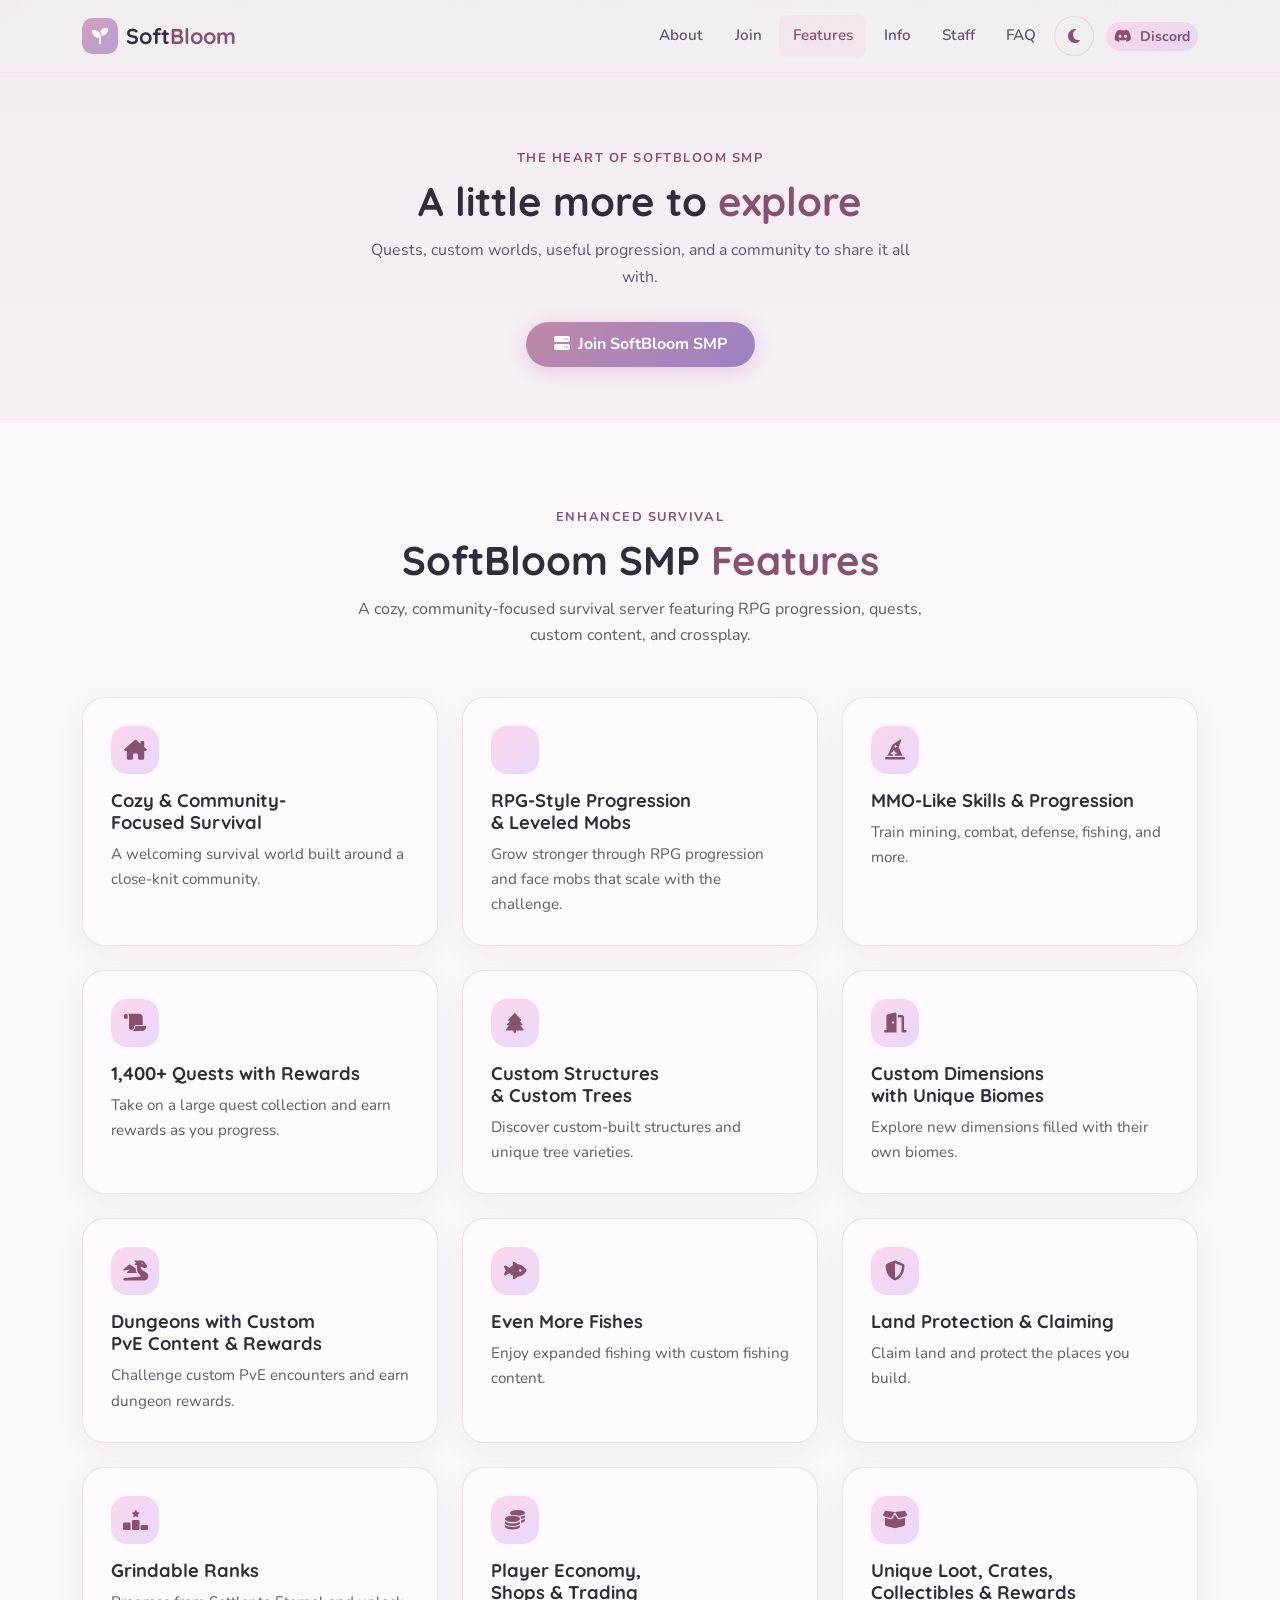
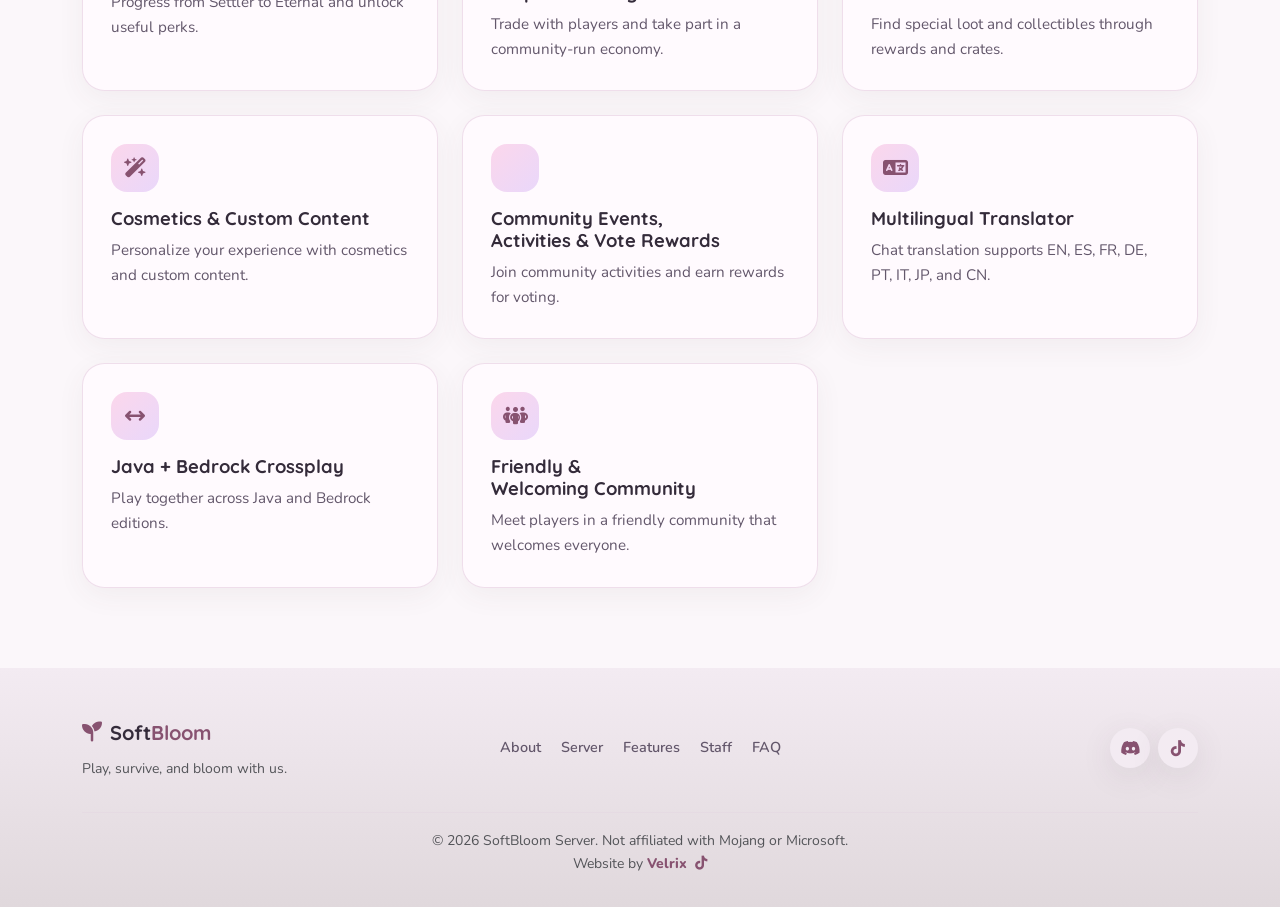
==== features.html @ 7b9d57ce "Camilla added" ====
<!DOCTYPE html>
<html lang="en" data-theme="light">
<head>
  <meta charset="UTF-8">
  <meta name="viewport" content="width=device-width, initial-scale=1.0">
  <meta name="description" content="Explore SoftBloom SMP features: custom dimensions, 1,400+ quests, skills, ranks, community events, Java and Bedrock crossplay, and more.">
  <meta name="theme-color" content="#fbf7fa">
  <title>SoftBloom SMP Features | SoftBloom</title>
  <link rel="icon" href="logo/banner.png" type="image/png">
  <link rel="preconnect" href="https://fonts.googleapis.com">
  <link rel="preconnect" href="https://fonts.gstatic.com" crossorigin>
  <link href="https://fonts.googleapis.com/css2?family=Nunito:wght@400;600;700;800&family=Quicksand:wght@500;600;700&display=swap" rel="stylesheet">
  <link href="https://cdn.jsdelivr.net/npm/bootstrap@5.3.3/dist/css/bootstrap.min.css" rel="stylesheet" integrity="sha384-QWTKZyjpPEjISv5WaRU9OFeRpok6YctnYmDr5pNlyT2bRjXh0JMhjY6hW+ALEwIH" crossorigin="anonymous">
  <link href="https://cdn.jsdelivr.net/npm/aos@2.3.4/dist/aos.css" rel="stylesheet">
  <link href="https://cdnjs.cloudflare.com/ajax/libs/font-awesome/6.5.2/css/all.min.css" rel="stylesheet">
  <link rel="stylesheet" href="css/style.css">
  <meta name="color-scheme" content="light dark">
  <script>(function(){var stored=localStorage.getItem("softbloom-theme");var prefersDark=window.matchMedia("(prefers-color-scheme: dark)").matches;document.documentElement.setAttribute("data-theme",stored==="dark"||stored==="light"?stored:prefersDark?"dark":"light");})();</script>
</head>
<body>
  <div class="scroll-progress" aria-hidden="true"></div><div class="petal-layer" aria-hidden="true"></div><div class="particle-field" aria-hidden="true"></div>
  <nav class="navbar navbar-expand-lg fixed-top glass-nav" id="mainNav">
    <div class="container">
      <a class="navbar-brand d-flex align-items-center gap-2" href="index.html#hero">
        <span class="brand-icon"><i class="fa-solid fa-seedling"></i></span>
        <span class="brand-text">Soft<span class="text-accent">Bloom</span></span>
      </a>
      <button class="navbar-toggler border-0 shadow-none" type="button" data-bs-toggle="collapse" data-bs-target="#navMenu" aria-controls="navMenu" aria-expanded="false" aria-label="Toggle navigation">
        <span class="navbar-toggler-icon"></span>
      </button>
      <div class="collapse navbar-collapse" id="navMenu">
        <ul class="navbar-nav ms-auto align-items-lg-center gap-lg-1">
          <li class="nav-item"><a class="nav-link" href="index.html#about">About</a></li>
          <li class="nav-item"><a class="nav-link" href="index.html#servers">Join</a></li>
          <li class="nav-item"><a class="nav-link active" href="features.html" aria-current="page">Features</a></li>
          <li class="nav-item"><a class="nav-link" href="index.html#info">Info</a></li>
          <li class="nav-item"><a class="nav-link" href="index.html#staff">Staff</a></li>
          <li class="nav-item"><a class="nav-link" href="index.html#faq">FAQ</a></li>
          <li class="nav-item">
            <button type="button" class="btn btn-theme-toggle" id="themeToggle" aria-label="Switch to dark mode" title="Toggle dark mode">
              <i class="fa-solid fa-moon theme-icon-dark" aria-hidden="true"></i>
              <i class="fa-solid fa-sun theme-icon-light" aria-hidden="true"></i>
            </button>
          </li>
          <li class="nav-item ms-lg-2"><a class="btn btn-soft btn-sm" href="https://dsc.gg/softbloom" target="_blank" rel="noopener noreferrer"><i class="fa-brands fa-discord me-1"></i> Discord</a></li>
        </ul>
      </div>
    </div>
  </nav>
  <header class="page-hero section-alt">
    <div class="container text-center" data-aos="fade-up">
      <span class="section-label">The heart of SoftBloom SMP</span>
      <h1 class="section-title">A little more to <span class="text-accent">explore</span></h1>
      <p class="section-subtitle mx-auto">Quests, custom worlds, useful progression, and a community to share it all with.</p>
      <a class="btn btn-primary-soft mt-3" href="index.html#servers"><i class="fa-solid fa-server me-2" aria-hidden="true"></i>Join SoftBloom SMP</a>
    </div>
  </header>
  <main>
    <!-- SoftBloom SMP Features -->
    <section id="features" class="section-padding">
      <div class="container">
        <div class="section-header text-center mb-5" data-aos="fade-up">
          <span class="section-label">Enhanced Survival</span>
          <h2 class="section-title">SoftBloom SMP <span class="text-accent">Features</span></h2>
          <p class="section-subtitle mx-auto">
            A cozy, community-focused survival server featuring RPG progression, quests, custom content, and crossplay.
          </p>
        </div>

        <div class="row g-4">
          <div class="col-md-6 col-lg-4" data-aos="fade-up" data-aos-delay="0">
            <div class="feature-card h-100">
              <div class="feature-icon"><i class="fa-solid fa-house-chimney"></i></div>
              <h3>Cozy & Community-Focused Survival</h3>
              <p class="mb-0">A welcoming survival world built around a close-knit community.</p>
            </div>
          </div>
          <div class="col-md-6 col-lg-4" data-aos="fade-up" data-aos-delay="50">
            <div class="feature-card h-100">
              <div class="feature-icon"><i class="fa-solid fa-swords"></i></div>
              <h3>RPG-Style Progression & Leveled Mobs</h3>
              <p class="mb-0">Grow stronger through RPG progression and face mobs that scale with the challenge.</p>
            </div>
          </div>
          <div class="col-md-6 col-lg-4" data-aos="fade-up" data-aos-delay="100">
            <div class="feature-card h-100">
              <div class="feature-icon"><i class="fa-solid fa-hat-wizard"></i></div>
              <h3>MMO-Like Skills & Progression</h3>
              <p class="mb-0">Train mining, combat, defense, fishing, and more.</p>
            </div>
          </div>
          <div class="col-md-6 col-lg-4" data-aos="fade-up" data-aos-delay="0">
            <div class="feature-card h-100">
              <div class="feature-icon"><i class="fa-solid fa-scroll"></i></div>
              <h3>1,400+ Quests with Rewards</h3>
              <p class="mb-0">Take on a large quest collection and earn rewards as you progress.</p>
            </div>
          </div>
          <div class="col-md-6 col-lg-4" data-aos="fade-up" data-aos-delay="50">
            <div class="feature-card h-100">
              <div class="feature-icon"><i class="fa-solid fa-tree"></i></div>
              <h3>Custom Structures & Custom Trees</h3>
              <p class="mb-0">Discover custom-built structures and unique tree varieties.</p>
            </div>
          </div>
          <div class="col-md-6 col-lg-4" data-aos="fade-up" data-aos-delay="100">
            <div class="feature-card h-100">
              <div class="feature-icon"><i class="fa-solid fa-door-open"></i></div>
              <h3>Custom Dimensions with Unique Biomes</h3>
              <p class="mb-0">Explore new dimensions filled with their own biomes.</p>
            </div>
          </div>
          <div class="col-md-6 col-lg-4" data-aos="fade-up" data-aos-delay="0">
            <div class="feature-card h-100">
              <div class="feature-icon"><i class="fa-solid fa-dragon"></i></div>
              <h3>Dungeons with Custom PvE Content & Rewards</h3>
              <p class="mb-0">Challenge custom PvE encounters and earn dungeon rewards.</p>
            </div>
          </div>
          <div class="col-md-6 col-lg-4" data-aos="fade-up" data-aos-delay="50">
            <div class="feature-card h-100">
              <div class="feature-icon"><i class="fa-solid fa-fish-fins"></i></div>
              <h3>Even More Fishes</h3>
              <p class="mb-0">Enjoy expanded fishing with custom fishing content.</p>
            </div>
          </div>
          <div class="col-md-6 col-lg-4" data-aos="fade-up" data-aos-delay="100">
            <div class="feature-card h-100">
              <div class="feature-icon"><i class="fa-solid fa-shield-halved"></i></div>
              <h3>Land Protection & Claiming</h3>
              <p class="mb-0">Claim land and protect the places you build.</p>
            </div>
          </div>
          <div class="col-md-6 col-lg-4" data-aos="fade-up" data-aos-delay="0">
            <div class="feature-card h-100">
              <div class="feature-icon"><i class="fa-solid fa-ranking-star"></i></div>
              <h3>Grindable Ranks</h3>
              <p class="mb-0">Progress from Settler to Eternal and unlock useful perks.</p>
            </div>
          </div>
          <div class="col-md-6 col-lg-4" data-aos="fade-up" data-aos-delay="50">
            <div class="feature-card h-100">
              <div class="feature-icon"><i class="fa-solid fa-coins"></i></div>
              <h3>Player Economy, Shops & Trading</h3>
              <p class="mb-0">Trade with players and take part in a community-run economy.</p>
            </div>
          </div>
          <div class="col-md-6 col-lg-4" data-aos="fade-up" data-aos-delay="100">
            <div class="feature-card h-100">
              <div class="feature-icon"><i class="fa-solid fa-box-open"></i></div>
              <h3>Unique Loot, Crates, Collectibles & Rewards</h3>
              <p class="mb-0">Find special loot and collectibles through rewards and crates.</p>
            </div>
          </div>
          <div class="col-md-6 col-lg-4" data-aos="fade-up" data-aos-delay="0">
            <div class="feature-card h-100">
              <div class="feature-icon"><i class="fa-solid fa-wand-magic-sparkles"></i></div>
              <h3>Cosmetics & Custom Content</h3>
              <p class="mb-0">Personalize your experience with cosmetics and custom content.</p>
            </div>
          </div>
          <div class="col-md-6 col-lg-4" data-aos="fade-up" data-aos-delay="50">
            <div class="feature-card h-100">
              <div class="feature-icon"><i class="fa-solid fa-calendar-star"></i></div>
              <h3>Community Events, Activities & Vote Rewards</h3>
              <p class="mb-0">Join community activities and earn rewards for voting.</p>
            </div>
          </div>
          <div class="col-md-6 col-lg-4" data-aos="fade-up" data-aos-delay="100">
            <div class="feature-card h-100">
              <div class="feature-icon"><i class="fa-solid fa-language"></i></div>
              <h3>Multilingual Translator</h3>
              <p class="mb-0">Chat translation supports EN, ES, FR, DE, PT, IT, JP, and CN.</p>
            </div>
          </div>
          <div class="col-md-6 col-lg-4" data-aos="fade-up" data-aos-delay="0">
            <div class="feature-card h-100">
              <div class="feature-icon"><i class="fa-solid fa-arrows-left-right"></i></div>
              <h3>Java + Bedrock Crossplay</h3>
              <p class="mb-0">Play together across Java and Bedrock editions.</p>
            </div>
          </div>
          <div class="col-md-6 col-lg-4" data-aos="fade-up" data-aos-delay="50">
            <div class="feature-card h-100">
              <div class="feature-icon"><i class="fa-solid fa-people-group"></i></div>
              <h3>Friendly & Welcoming Community</h3>
              <p class="mb-0">Meet players in a friendly community that welcomes everyone.</p>
            </div>
          </div>
        </div>
      </div>
    </section>


  </main>
  <footer class="site-footer">
    <div class="container">
      <div class="row g-4 align-items-center">
        <div class="col-lg-4 text-center text-lg-start">
          <a href="index.html#hero" class="footer-brand d-inline-flex align-items-center gap-2 mb-2"><i class="fa-solid fa-seedling"></i><span>Soft<span class="text-accent">Bloom</span></span></a>
          <p class="small text-muted mb-0">Play, survive, and bloom with us.</p>
        </div>
        <div class="col-lg-4 text-center"><nav class="footer-nav" aria-label="Footer navigation"><a href="index.html#about">About</a><a href="index.html#servers">Server</a><a href="features.html" aria-current="page">Features</a><a href="index.html#staff">Staff</a><a href="index.html#faq">FAQ</a></nav></div>
        <div class="col-lg-4 text-center text-lg-end"><div class="footer-social"><a href="https://dsc.gg/softbloom" target="_blank" rel="noopener noreferrer" aria-label="Discord"><i class="fa-brands fa-discord"></i></a><a href="https://www.tiktok.com/@val_vinson" target="_blank" rel="noopener noreferrer" aria-label="TikTok"><i class="fa-brands fa-tiktok"></i></a></div></div>
      </div>
      <hr class="footer-divider">
      <p class="text-center small text-muted mb-0">&copy; <span id="year"></span> SoftBloom Server. Not affiliated with Mojang or Microsoft.<br>Website by <a class="footer-credit" href="https://www.tiktok.com/@v3irix" target="_blank" rel="noopener noreferrer" aria-label="Follow Velrix on TikTok">Velrix <i class="fa-brands fa-tiktok ms-1" aria-hidden="true"></i></a></p>
    </div>
  </footer>
  <button type="button" class="back-to-top" id="backToTop" aria-label="Back to top"><i class="fa-solid fa-chevron-up"></i></button>
  <div class="toast-container position-fixed bottom-0 end-0 p-3"><div id="copyToast" class="toast align-items-center border-0" role="alert" aria-live="assertive" aria-atomic="true"><div class="d-flex"><div class="toast-body"><i class="fa-solid fa-check text-success me-2"></i> Copied to clipboard!</div><button type="button" class="btn-close btn-close-white me-2 m-auto" data-bs-dismiss="toast" aria-label="Close"></button></div></div></div>
  <div class="page-loader" id="pageLoader" aria-hidden="true"><div class="loader-bloom"><i class="fa-solid fa-seedling"></i></div></div>
  <script src="https://cdn.jsdelivr.net/npm/bootstrap@5.3.3/dist/js/bootstrap.bundle.min.js" integrity="sha384-YvpcrYf0tY3lHB60NNkmXc5s9fDVZLESaAA55NDzOxhy9GkcIdslK1eN7N6jIeHz" crossorigin="anonymous"></script>
  <script src="https://cdn.jsdelivr.net/npm/aos@2.3.4/dist/aos.js"></script>
  <script src="js/main.js"></script>
</body>
</html>
---- css/style.css ----
/* ═══════════════════════════════════════════════════════════
   SoftBloom Server — Soft Pastel Theme
   ═══════════════════════════════════════════════════════════ */

:root,
[data-theme="light"] {
  color-scheme: light;

  --pink: #d4a0b8;
  --pink-deep: #c088a8;
  --purple: #b8a0d4;
  --purple-deep: #9a82c4;
  --red-soft: #d4a0a8;
  --red-light: #c9a8b0;
  --bg: #fbf7fa;
  --white: #fbf7fa;
  --cream: #f7f0f6;
  --surface: #f3ebf2;
  --card-bg: #fffafe;
  --card-bg-alt: #f6edf5;
  --card-border: rgba(188, 118, 158, 0.38);
  --neon-pink: #ff5cad;
  --neon-glow: 0 0 0 2px rgba(255, 92, 173, 0.9), 0 0 18px rgba(255, 92, 173, 0.55), 0 0 36px rgba(255, 92, 173, 0.22);
  --table-row-hover: rgba(255, 126, 185, 0.08);
  --text: #342b3a;
  --text-muted: #63576b;
  --accent: #875270;
  --accent-2: #745c9e;
  --glass: rgba(243, 238, 241, 0.82);
  --glass-border: rgba(220, 210, 218, 0.9);
  --border-subtle: rgba(176, 112, 158, 0.2);
  --border-card: rgba(176, 112, 158, 0.18);
  --nav-hover-bg: rgba(248, 180, 217, 0.15);
  --nav-scrolled-border: rgba(248, 180, 217, 0.25);
  --shadow-soft: 0 8px 32px rgba(80, 60, 75, 0.1);
  --shadow-hover: 0 16px 48px rgba(80, 60, 75, 0.16);
  --hero-bg-fill: #f7eff5;
  --hero-overlay: linear-gradient(
    180deg,
    rgba(61, 53, 69, 0.06) 0%,
    rgba(61, 53, 69, 0.02) 45%,
    rgba(235, 228, 232, 0.5) 75%,
    rgba(235, 228, 232, 0.94) 100%
  );
  --hero-text-shadow: 0 1px 12px rgba(255, 255, 255, 0.85);
  --section-alt-gradient: linear-gradient(180deg, var(--surface) 0%, var(--cream) 100%);
  --footer-gradient: linear-gradient(180deg, var(--surface), #e0d8dc);
  --accordion-bg: #ece6ea;
  --accordion-active: linear-gradient(135deg, rgba(248, 180, 217, 0.15), rgba(212, 181, 247, 0.15));
  --btn-soft-bg: linear-gradient(135deg, rgba(248, 180, 217, 0.4), rgba(212, 181, 247, 0.4));
  --btn-outline-border: rgba(199, 125, 186, 0.35);
  --btn-outline-hover: rgba(248, 180, 217, 0.2);
  --feature-icon-bg: linear-gradient(135deg, rgba(248, 180, 217, 0.5), rgba(212, 181, 247, 0.5));
  --tag-pill-bg: rgba(248, 180, 217, 0.25);
  --alert-warning-bg: rgba(255, 237, 213, 0.6);
  --alert-warning-border: rgba(251, 191, 36, 0.3);
  --particle-opacity: 0.18;
  --petal-opacity: 0.14;
  --navbar-toggler-filter: invert(0.35);
  --toast-close-filter: none;

  --radius: 1.25rem;
  --radius-lg: 1.75rem;
  --transition: 0.35s cubic-bezier(0.4, 0, 0.2, 1);
  --font: "Nunito", system-ui, sans-serif;
  --font-display: "Quicksand", "Nunito", sans-serif;
}

[data-theme="dark"] {
  color-scheme: dark;

  --pink: #e8b4d0;
  --pink-deep: #d898bc;
  --purple: #c8b0e8;
  --purple-deep: #a888dc;
  --red-soft: #e0a8b8;
  --red-light: #d4a0b0;
  --bg: #1a1522;
  --white: #1a1522;
  --cream: #221c2a;
  --surface: #2a2334;
  --card-bg: #322a3e;
  --card-bg-alt: #3a3048;
  --card-border: rgba(232, 168, 200, 0.22);
  --neon-pink: #ff8fcc;
  --neon-glow: 0 0 0 2px rgba(255, 143, 204, 0.95), 0 0 22px rgba(255, 120, 190, 0.55), 0 0 44px rgba(255, 100, 180, 0.28);
  --table-row-hover: rgba(255, 143, 204, 0.1);
  --text: #f2eaf0;
  --text-muted: #b0a0bc;
  --accent: #e8a8c8;
  --accent-2: #b8a0e0;
  --glass: rgba(26, 21, 34, 0.88);
  --glass-border: rgba(200, 160, 190, 0.12);
  --border-subtle: rgba(200, 160, 190, 0.18);
  --border-card: rgba(200, 160, 190, 0.14);
  --nav-hover-bg: rgba(232, 168, 200, 0.12);
  --nav-scrolled-border: rgba(200, 160, 190, 0.15);
  --shadow-soft: 0 8px 32px rgba(0, 0, 0, 0.35);
  --shadow-hover: 0 16px 48px rgba(0, 0, 0, 0.45);
  --hero-bg-fill: #1a1522;
  --hero-overlay: linear-gradient(
    180deg,
    rgba(26, 21, 34, 0.25) 0%,
    rgba(26, 21, 34, 0.15) 40%,
    rgba(34, 28, 42, 0.75) 72%,
    rgba(26, 21, 34, 0.95) 100%
  );
  --hero-text-shadow: 0 2px 16px rgba(0, 0, 0, 0.65);
  --section-alt-gradient: linear-gradient(180deg, var(--surface) 0%, var(--cream) 100%);
  --footer-gradient: linear-gradient(180deg, var(--surface), #1e1826);
  --accordion-bg: var(--card-bg);
  --accordion-active: linear-gradient(135deg, rgba(232, 168, 200, 0.12), rgba(184, 160, 224, 0.12));
  --btn-soft-bg: linear-gradient(135deg, rgba(232, 168, 200, 0.2), rgba(184, 160, 224, 0.2));
  --btn-outline-border: rgba(232, 168, 200, 0.35);
  --btn-outline-hover: rgba(232, 168, 200, 0.1);
  --feature-icon-bg: linear-gradient(135deg, rgba(232, 168, 200, 0.2), rgba(184, 160, 224, 0.2));
  --tag-pill-bg: rgba(232, 168, 200, 0.15);
  --alert-warning-bg: rgba(80, 60, 40, 0.5);
  --alert-warning-border: rgba(220, 180, 100, 0.35);
  --particle-opacity: 0.28;
  --petal-opacity: 0.22;
  --navbar-toggler-filter: invert(0.85);
  --toast-close-filter: invert(1);
}

*,
*::before,
*::after {
  box-sizing: border-box;
}

html {
  scroll-behavior: smooth;
  scroll-padding-top: 5.5rem;
}

body {
  font-family: var(--font);
  color: var(--text);
  background: var(--bg);
  overflow-x: hidden;
  line-height: 1.65;
  transition: background-color 0.4s ease, color 0.4s ease;
}

::selection {
  background: var(--pink);
  color: var(--text);
}

/* ─── Scroll progress ─── */
.scroll-progress {
  position: fixed;
  top: 0;
  left: 0;
  height: 3px;
  width: 0%;
  background: linear-gradient(90deg, var(--pink-deep), var(--purple-deep), var(--red-soft));
  z-index: 9999;
  transition: width 0.1s linear;
  border-radius: 0 2px 2px 0;
}

/* ─── Particles & petals ─── */
.particle-field,
.petal-layer {
  position: fixed;
  inset: 0;
  pointer-events: none;
  z-index: 0;
  overflow: hidden;
}

.particle-field .particle,
.petal-layer .petal {
  position: absolute;
  border-radius: 50%;
  opacity: var(--particle-opacity);
  animation: float-particle linear infinite;
}

.petal-layer .petal {
  width: 10px;
  height: 10px;
  background: linear-gradient(135deg, var(--pink), var(--purple));
  border-radius: 50% 0 50% 50%;
  opacity: var(--petal-opacity);
}

@keyframes float-particle {
  0% {
    transform: translateY(100vh) rotate(0deg);
    opacity: 0;
  }
  10% {
    opacity: 0.5;
  }
  90% {
    opacity: 0.4;
  }
  100% {
    transform: translateY(-10vh) rotate(360deg);
    opacity: 0;
  }
}

/* ─── Typography ─── */
h1, h2, h3, h4, h5, h6 {
  font-family: var(--font-display);
  font-weight: 700;
  color: var(--text);
}

.text-accent {
  color: var(--accent);
}

.gradient-text {
  background: linear-gradient(135deg, var(--pink-deep), var(--purple-deep), var(--accent));
  -webkit-background-clip: text;
  background-clip: text;
  -webkit-text-fill-color: transparent;
}

.section-label {
  display: inline-block;
  font-size: 0.8rem;
  font-weight: 700;
  text-transform: uppercase;
  letter-spacing: 0.12em;
  color: var(--accent);
  margin-bottom: 0.5rem;
}

.section-label-fantasy {
  color: var(--purple-deep);
}

.section-title {
  font-size: clamp(1.75rem, 4vw, 2.5rem);
  margin-bottom: 0.75rem;
}

.section-title-fantasy {
  text-shadow: 0 2px 20px rgba(183, 148, 246, 0.3);
}

.section-subtitle {
  max-width: 36rem;
  color: var(--text-muted);
}

.section-padding {
  padding: 5rem 0;
  position: relative;
  z-index: 1;
}

.section-alt {
  background: var(--section-alt-gradient);
}

/* ─── Navbar ─── */
.glass-nav {
  background: transparent;
  padding: 0.75rem 0;
  transition: var(--transition);
}

.glass-nav.scrolled {
  background: var(--glass);
  backdrop-filter: blur(16px);
  -webkit-backdrop-filter: blur(16px);
  border-bottom: 1px solid var(--nav-scrolled-border);
  box-shadow: var(--shadow-soft);
  padding: 0.5rem 0;
}

.navbar-brand {
  font-family: var(--font-display);
  font-weight: 700;
  font-size: 1.35rem;
  color: var(--text) !important;
}

.brand-icon {
  width: 2.25rem;
  height: 2.25rem;
  display: flex;
  align-items: center;
  justify-content: center;
  background: linear-gradient(135deg, var(--pink), var(--purple));
  border-radius: 0.65rem;
  color: white;
  font-size: 1rem;
}

.nav-link {
  color: var(--text-muted) !important;
  font-weight: 600;
  font-size: 0.95rem;
  padding: 0.5rem 0.85rem !important;
  border-radius: 0.5rem;
  transition: var(--transition);
}

.nav-link:hover,
.nav-link:focus,
.nav-link.active {
  color: var(--accent) !important;
  background: var(--nav-hover-bg);
}

.navbar-toggler-icon {
  filter: var(--navbar-toggler-filter);
}

/* Theme toggle */
.btn-theme-toggle {
  width: 2.5rem;
  height: 2.5rem;
  padding: 0;
  display: inline-flex;
  align-items: center;
  justify-content: center;
  border: 1px solid var(--border-subtle);
  border-radius: 50%;
  background: var(--glass);
  color: var(--accent);
  transition: var(--transition);
  margin: 0.25rem 0;
}

.btn-theme-toggle:hover {
  background: var(--nav-hover-bg);
  color: var(--accent);
  transform: scale(1.06);
  box-shadow: var(--shadow-soft);
}

[data-theme="light"] .btn-theme-toggle .theme-icon-light,
[data-theme="dark"] .btn-theme-toggle .theme-icon-dark {
  display: none;
}

[data-theme="light"] .btn-theme-toggle .theme-icon-dark,
[data-theme="dark"] .btn-theme-toggle .theme-icon-light {
  display: inline-block;
}

[data-theme="dark"] .text-muted {
  color: var(--text-muted) !important;
}

/* ─── Buttons ─── */
.btn-primary-soft {
  background: linear-gradient(135deg, var(--pink-deep), var(--purple-deep));
  border: none;
  color: white;
  font-weight: 700;
  border-radius: 2rem;
  padding: 0.65rem 1.75rem;
  box-shadow: 0 4px 20px rgba(199, 125, 186, 0.35);
  transition: var(--transition);
}

.btn-primary-soft:hover {
  transform: translateY(-2px);
  box-shadow: var(--shadow-hover);
  color: white;
  filter: brightness(1.05);
}

.btn-outline-soft {
  background: var(--glass);
  border: 2px solid var(--btn-outline-border);
  color: var(--accent);
  font-weight: 700;
  border-radius: 2rem;
  padding: 0.65rem 1.75rem;
  backdrop-filter: blur(8px);
  transition: var(--transition);
}

.btn-outline-soft:hover {
  background: var(--btn-outline-hover);
  border-color: var(--pink-deep);
  color: var(--accent);
  transform: translateY(-2px);
}

.btn-soft {
  background: var(--btn-soft-bg);
  border: none;
  color: var(--accent);
  font-weight: 700;
  border-radius: 2rem;
  transition: var(--transition);
}

.btn-soft:hover {
  transform: translateY(-1px);
  box-shadow: var(--shadow-soft);
  color: var(--accent);
}

.btn-copy {
  width: 2.25rem;
  height: 2.25rem;
  padding: 0;
  display: flex;
  align-items: center;
  justify-content: center;
  border-radius: 0.5rem;
  border: 1px solid var(--border-subtle);
  background: var(--surface);
  color: var(--accent);
  transition: var(--transition);
  flex-shrink: 0;
}

.btn-copy:hover {
  background: var(--pink);
  color: white;
  border-color: transparent;
}

.btn-copy.copied {
  background: #86efac;
  color: #166534;
}

/* ─── Hero ─── */
.hero-section {
  min-height: 100vh;
  min-height: 100dvh;
  display: flex;
  align-items: flex-end;
  position: relative;
  padding: 7rem 0 3.5rem;
  overflow: hidden;
}

.hero-bg {
  position: absolute;
  inset: 0;
  z-index: 0;
  background: var(--hero-bg-fill);
}

.hero-banner-bg {
  position: absolute;
  inset: 0;
  width: 100%;
  height: 70%;
  object-fit: contain;
  object-position: center top;
  display: block;
}

.hero-overlay {
  position: absolute;
  inset: 0;
  background: var(--hero-overlay);
  pointer-events: none;
}

.hero-blob {
  position: absolute;
  border-radius: 50%;
  filter: blur(60px);
  opacity: 0.22;
  animation: blob-float 12s ease-in-out infinite;
}

.blob-1 {
  width: 400px;
  height: 400px;
  background: var(--pink);
  top: 10%;
  left: -5%;
}

.blob-2 {
  width: 350px;
  height: 350px;
  background: var(--purple);
  bottom: 20%;
  right: -5%;
  animation-delay: -4s;
}

.blob-3 {
  width: 280px;
  height: 280px;
  background: var(--red-soft);
  top: 50%;
  left: 40%;
  animation-delay: -8s;
}

@keyframes blob-float {
  0%, 100% { transform: translate(0, 0) scale(1); }
  33% { transform: translate(30px, -20px) scale(1.05); }
  66% { transform: translate(-20px, 15px) scale(0.95); }
}

.floating-block {
  position: absolute;
  width: 3.5rem;
  height: 3.5rem;
  display: flex;
  align-items: center;
  justify-content: center;
  background: var(--glass);
  backdrop-filter: blur(12px);
  border: 1px solid var(--glass-border);
  border-radius: 1rem;
  color: var(--accent);
  font-size: 1.25rem;
  box-shadow: var(--shadow-soft);
  animation: block-float 6s ease-in-out infinite;
}

.block-1 { top: 25%; right: 12%; animation-delay: 0s; }
.block-2 { bottom: 30%; left: 8%; animation-delay: -2s; }
.block-3 { top: 60%; right: 25%; animation-delay: -4s; font-size: 1rem; }

@keyframes block-float {
  0%, 100% { transform: translateY(0); }
  50% { transform: translateY(-12px); }
}

.hero-content {
  position: relative;
  z-index: 2;
  width: 100%;
}

.hero-tagline,
.hero-desc {
  text-shadow: var(--hero-text-shadow);
}

.hero-badge {
  display: inline-flex;
  box-shadow: var(--shadow-soft);
  align-items: center;
  gap: 0.5rem;
  padding: 0.4rem 1rem;
  background: var(--glass);
  backdrop-filter: blur(10px);
  border: 1px solid var(--glass-border);
  border-radius: 2rem;
  font-size: 0.85rem;
  font-weight: 600;
  color: var(--text-muted);
}

.status-dot {
  width: 8px;
  height: 8px;
  border-radius: 50%;
  background: #94a3b8;
}

.status-dot.online {
  background: #4ade80;
  box-shadow: 0 0 8px rgba(74, 222, 128, 0.6);
  animation: pulse-dot 2s ease infinite;
}

@keyframes pulse-dot {
  0%, 100% { opacity: 1; }
  50% { opacity: 0.6; }
}

.hero-title {
  font-size: clamp(2.25rem, 6vw, 3.75rem);
  line-height: 1.15;
}

.hero-tagline {
  color: var(--accent);
  font-weight: 600;
}

.hero-desc {
  max-width: 32rem;
  color: var(--text-muted);
  font-size: 1.1rem;
}

/* ─── Cards ─── */
.glass-card {
  background: var(--glass);
  backdrop-filter: blur(16px);
  -webkit-backdrop-filter: blur(16px);
  border: 1px solid var(--card-border);
  border-radius: var(--radius-lg);
  box-shadow: var(--shadow-soft);
}

.feature-card,
.server-card,
.info-table-card,
.staff-card,
.community-card {
  background: var(--card-bg);
  border: 1px solid var(--card-border);
  box-shadow: var(--shadow-soft);
}

/* Neon pink bloom outline on hover */
.glass-card,
.feature-card,
.server-card,
.info-table-card,
.staff-card,
.community-card {
  transition:
    transform var(--transition),
    box-shadow var(--transition),
    border-color var(--transition),
    background var(--transition);
}

.staff-desc {
  font-size: 0.9rem;
  opacity: 0.8;
  margin-top: 10px;
  line-height: 1.5;
}

.staff-socials {
  display: flex;
  justify-content: center;
  gap: 12px;
  margin-top: 12px;
}

.staff-socials a {
  color: white;
  font-size: 1rem;
  transition: 0.3s ease;
}

.staff-socials a:hover {
  transform: translateY(-3px);
  color: #ffb6d9;
}

.glass-card:hover,
.feature-card:hover,
.server-card:hover,
.info-table-card:hover,
.staff-card:hover,
.community-card:hover {
  transform: translateY(-6px);
  border-color: var(--neon-pink) !important;
  box-shadow: var(--neon-glow), var(--shadow-hover) !important;
}



.about-icon-wrap {
  width: 4.5rem;
  height: 4.5rem;
  display: flex;
  align-items: center;
  justify-content: center;
  background: linear-gradient(135deg, var(--pink), var(--purple));
  border-radius: 1.25rem;
  color: white;
  font-size: 2rem;
}

.feature-list {
  list-style: none;
  padding: 0;
  margin: 0;
}

.feature-list li {
  display: flex;
  align-items: center;
  gap: 0.75rem;
  padding: 0.5rem 0;
  color: var(--text-muted);
}

.feature-list li i {
  color: var(--accent);
  width: 1.25rem;
}

/* ─── Server tabs ─── */
.server-tabs .nav-link {
  background: var(--surface);
  border: 1px solid rgba(176, 112, 158, 0.2) !important;
  border-radius: 2rem !important;
  color: var(--text-muted) !important;
  font-weight: 700;
  padding: 0.6rem 1.25rem !important;
  margin: 0;
  transition: var(--transition);
}

.server-tabs .nav-link.active,
.server-tabs .nav-link:hover {
  background: linear-gradient(135deg, var(--pink-deep), var(--purple-deep)) !important;
  color: white !important;
  border-color: transparent !important;
  box-shadow: var(--shadow-soft);
}

.server-card {
  border-radius: var(--radius-lg);
  padding: 2rem 2.5rem;
}

.server-card-featured {
  background: linear-gradient(145deg, var(--card-bg) 0%, var(--card-bg-alt) 100%);
  border-color: var(--border-subtle);
}



.server-badge {
  display: inline-block;
  font-size: 0.75rem;
  font-weight: 700;
  text-transform: uppercase;
  letter-spacing: 0.08em;
  padding: 0.25rem 0.75rem;
  background: linear-gradient(135deg, var(--pink), var(--purple));
  color: white;
  border-radius: 2rem;
  margin-bottom: 0.75rem;
}

.server-badge.badge-green {
  background: linear-gradient(135deg, #a7f3d0, #6ee7b7);
  color: #065f46;
}

.server-badge.badge-purple {
  background: linear-gradient(135deg, var(--purple), var(--purple-deep));
}

.server-features-grid {
  list-style: none;
  padding: 0;
  margin: 1rem 0 0;
  display: grid;
  grid-template-columns: repeat(auto-fill, minmax(200px, 1fr));
  gap: 0.5rem;
}

.server-features-grid li {
  font-size: 0.9rem;
  color: var(--text-muted);
}

.server-features-grid i {
  color: var(--accent);
  margin-right: 0.35rem;
}

.server-info-panel {
  background: var(--surface);
  border: 1px solid var(--border-subtle);
  border-radius: var(--radius);
  padding: 1.5rem;
}

.info-row {
  display: flex;
  justify-content: space-between;
  padding: 0.4rem 0;
  border-bottom: 1px solid var(--border-subtle);
  font-size: 0.9rem;
}

.info-row span {
  color: var(--text-muted);
}

/* ─── Server address display ─── */
.server-address {
  margin-top: 0.75rem;
}

.server-address-label {
  display: block;
  font-size: 0.7rem;
  font-weight: 700;
  text-transform: uppercase;
  letter-spacing: 0.1em;
  color: var(--accent);
  margin-bottom: 0.5rem;
}

.server-address-primary {
  display: flex;
  align-items: stretch;
  gap: 0.5rem;
  background: var(--bg);
  border: 1px solid var(--card-border);
  border-radius: var(--radius);
  padding: 0.35rem 0.35rem 0.35rem 0.85rem;
  box-shadow: inset 0 1px 0 rgba(255, 255, 255, 0.04);
}

.server-address-value {
  flex: 1;
  display: flex;
  align-items: center;
  flex-wrap: wrap;
  gap: 0;
  min-width: 0;
  font-family: ui-monospace, "Cascadia Code", "Consolas", monospace;
  font-size: clamp(0.78rem, 2.2vw, 0.92rem);
  line-height: 1.35;
  color: var(--text);
  word-break: break-all;
}

.address-host {
  font-weight: 600;
}

.address-colon {
  color: var(--accent);
  font-weight: 700;
  margin: 0 0.05em;
}

.address-port {
  font-weight: 800;
  color: var(--accent-2);
}

.server-address-secondary {
  display: flex;
  align-items: center;
  gap: 0.5rem;
  margin-top: 0.45rem;
  padding: 0.35rem 0.5rem;
  background: var(--surface);
  border: 1px solid var(--border-subtle);
  border-radius: 0.65rem;
  font-size: 0.8rem;
}

.server-address-meta-label {
  flex-shrink: 0;
  font-size: 0.68rem;
  font-weight: 700;
  text-transform: uppercase;
  letter-spacing: 0.06em;
  color: var(--text-muted);
  min-width: 4.5rem;
}

.server-address-meta-value {
  flex: 1;
  font-family: ui-monospace, "Consolas", monospace;
  color: var(--text);
  word-break: break-all;
}

.btn-copy-address {
  display: inline-flex;
  align-items: center;
  justify-content: center;
  gap: 0.35rem;
  flex-shrink: 0;
  padding: 0.5rem 0.85rem;
  border: none;
  border-radius: 0.65rem;
  background: linear-gradient(135deg, var(--pink-deep), var(--purple-deep));
  color: #fff;
  font-size: 0.8rem;
  font-weight: 700;
  transition: var(--transition);
  box-shadow: 0 2px 12px rgba(192, 120, 168, 0.35);
}

.btn-copy-address:hover {
  transform: scale(1.03);
  filter: brightness(1.08);
  color: #fff;
  box-shadow: 0 4px 18px rgba(255, 92, 173, 0.45);
}

.btn-copy-address.copied {
  background: linear-gradient(135deg, #6ee7b7, #34d399);
  box-shadow: 0 2px 12px rgba(52, 211, 153, 0.4);
}

.btn-copy-address-sm {
  padding: 0.35rem 0.5rem;
  min-width: 2.1rem;
  border-radius: 0.5rem;
}

.btn-copy-address-sm span {
  display: none;
}

.btn-copy-address-block {
  width: 100%;
  padding: 0.6rem 1rem;
  border-radius: 2rem;
}

.info-address-cell {
  font-family: ui-monospace, "Consolas", monospace;
  font-weight: 700;
  font-size: 0.85rem;
  color: var(--accent) !important;
  word-break: break-all;
}


/* Legacy (if any remain) */
.ip-text {
  flex: 1;
  font-size: 0.85rem;
  background: var(--surface);
  padding: 0.4rem 0.65rem;
  border-radius: 0.5rem;
  border: 1px solid var(--border-subtle);
  color: var(--text);
  word-break: break-all;
}

.alert-soft-warning {
  background: var(--alert-warning-bg);
  border: 1px solid var(--alert-warning-border);
  border-radius: var(--radius);
  color: var(--text);
  font-size: 0.9rem;
}

/* ─── Feature cards ─── */
.feature-card {
  border-radius: var(--radius-lg);
  padding: 1.75rem;
}

.feature-card h3 {
  font-size: 1.15rem;
  margin: 1rem 0 0.5rem;
}

.feature-card p {
  color: var(--text-muted);
  font-size: 0.95rem;
  margin-bottom: 0.75rem;
}

.feature-card ul {
  padding-left: 1.1rem;
  margin: 0;
}

.feature-icon {
  width: 3rem;
  height: 3rem;
  display: flex;
  align-items: center;
  justify-content: center;
  background: var(--feature-icon-bg);
  border-radius: 1rem;
  color: var(--accent);
  font-size: 1.25rem;
}

.tag-pill {
  display: inline-block;
  font-size: 0.75rem;
  font-weight: 600;
  padding: 0.25rem 0.65rem;
  background: var(--tag-pill-bg);
  color: var(--accent);
  border-radius: 2rem;
}

/* ─── Accordion ─── */
.soft-accordion .accordion-item {
  border: 1px solid var(--border-subtle);
  border-radius: var(--radius) !important;
  margin-bottom: 0.75rem;
  overflow: hidden;
  background: var(--accordion-bg);
}

.soft-accordion .accordion-button {
  font-weight: 700;
  color: var(--text);
  background: var(--accordion-bg);
  box-shadow: none;
}

.soft-accordion .accordion-button:not(.collapsed) {
  background: var(--accordion-active);
  color: var(--accent);
}

.soft-accordion .accordion-button:focus {
  box-shadow: 0 0 0 0.2rem var(--border-subtle);
}

[data-theme="dark"] .soft-accordion .accordion-button::after {
  filter: brightness(1.4);
}

/* ─── Info tables (Server Information) ─── */
.info-table-card {
  border-radius: var(--radius-lg);
  padding: 1.75rem;
}

.info-table-card h3 {
  color: var(--text);
}

.info-table-card .table {
  --bs-table-color: var(--text);
  --bs-table-bg: transparent;
  --bs-table-striped-color: var(--text);
  --bs-table-striped-bg: transparent;
  --bs-table-active-color: var(--text);
  --bs-table-active-bg: transparent;
  --bs-table-hover-color: var(--text);
  --bs-table-hover-bg: var(--table-row-hover);
  --bs-table-border-color: var(--border-subtle);
  color: var(--text) !important;
  margin-bottom: 0;
}

.info-table-card .table > :not(caption) > * > * {
  color: var(--text) !important;
  background-color: transparent !important;
  border-color: var(--border-subtle);
  box-shadow: none;
}

.info-table-card tbody {
  background: transparent !important;
}

.info-table-card tbody tr {
  background: transparent !important;
  transition: background 0.25s ease;
}

.info-table-card tbody tr:hover td {
  background: var(--table-row-hover) !important;
}

.info-table-card tbody td {
  padding: 0.55rem 0;
  vertical-align: middle;
  font-size: 0.92rem;
  border-bottom: 1px solid var(--border-subtle);
}

.info-table-card tbody tr:last-child td {
  border-bottom: none;
}

.info-table-card tbody td:first-child {
  color: var(--text-muted) !important;
  font-weight: 600;
  width: 44%;
}

.info-table-card tbody td:last-child {
  color: var(--text) !important;
  font-weight: 700;
  text-align: right;
}

/* ─── Staff ─── */
.staff-card {
  border-radius: var(--radius-lg);
  padding: 2rem 1.25rem;
  text-align: center;
  position: relative;
  overflow: hidden;
}

.staff-card::before {
  content: "";
  position: absolute;
  inset: -50%;
  background: radial-gradient(circle, rgba(248, 180, 217, 0.2) 0%, transparent 70%);
  opacity: 0;
  transition: var(--transition);
}

.staff-card:hover::before {
  opacity: 1;
}

.staff-avatar {
  width: 9.5rem;
  height: 9.5rem;
  margin: 0 auto 1rem;
  border-radius: 50%;
  overflow: hidden;

  display: flex;
  align-items: center;
  justify-content: center;

  background: linear-gradient(
    135deg,
    var(--pink),
    var(--purple)
  );

  border: 3px solid rgba(255,255,255,0.15);

  font-size: 1.75rem;
  font-weight: 800;
  color: white;

  box-shadow: 0 8px 24px rgba(199, 125, 186, 0.35);

  transition: var(--transition);

  position: relative;
  z-index: 1;
}

.staff-avatar img {
  width: 100%;
  height: 100%;
  object-fit: cover;
}

.staff-card:hover .staff-avatar {
  box-shadow: 0 0 30px rgba(232, 145, 192, 0.6);
  transform: scale(1.05);
}

.staff-name {
  font-size: 1.1rem;
  margin-bottom: 0.25rem;
  position: relative;
  z-index: 1;
}

.staff-role {
  font-size: 0.8rem;
  color: var(--text-muted);
  margin: 0;
  position: relative;
  z-index: 1;
}

.staff-badge {
  position: absolute;
  top: 0.75rem;
  right: 0.75rem;
  color: #fbbf24;
  font-size: 0.9rem;
}

/* ─── Community ─── */
.community-card {
  display: block;
  border-radius: var(--radius-lg);
  padding: 2rem 1.5rem;
  text-align: center;
  text-decoration: none;
  color: inherit;
  height: 100%;
  position: relative;
}

.community-card:hover {
  color: inherit;
}

.community-card i {
  font-size: 2.5rem;
  margin-bottom: 1rem;
  display: block;
}

.community-discord i { color: #5865f2; }
.community-tiktok i { color: #000; }
.community-shop i { color: var(--accent); }
.community-wiki i { color: var(--purple-deep); }

.community-card h4 {
  font-size: 1.1rem;
  margin-bottom: 0.5rem;
}

.community-card p {
  font-size: 0.9rem;
  color: var(--text-muted);
  margin: 0;
}

.link-arrow {
  position: absolute;
  bottom: 1rem;
  right: 1rem;
  width: 2rem;
  height: 2rem;
  display: flex;
  align-items: center;
  justify-content: center;
  background: var(--cream);
  border-radius: 50%;
  color: var(--accent);
  opacity: 0;
  transform: translateX(-8px);
  transition: var(--transition);
}

.community-card:hover .link-arrow {
  opacity: 1;
  transform: translateX(0);
}

.badge-coming {
  display: inline-block;
  margin-top: 0.75rem;
  font-size: 0.7rem;
  font-weight: 700;
  text-transform: uppercase;
  padding: 0.2rem 0.6rem;
  background: linear-gradient(135deg, var(--purple), var(--pink));
  color: white;
  border-radius: 2rem;
}

/* ─── Footer ─── */
.site-footer {
  background: var(--footer-gradient);
  padding: 3rem 0 2rem;
  position: relative;
  z-index: 1;
}

.footer-brand {
  font-family: var(--font-display);
  font-weight: 700;
  font-size: 1.25rem;
  color: var(--text);
  text-decoration: none;
}

.footer-brand i {
  color: var(--accent);
}

.footer-nav {
  display: flex;
  flex-wrap: wrap;
  justify-content: center;
  gap: 1.25rem;
}

.footer-nav a {
  color: var(--text-muted);
  text-decoration: none;
  font-weight: 600;
  font-size: 0.9rem;
  transition: var(--transition);
}

.footer-nav a:hover {
  color: var(--accent);
}

.footer-social a {
  display: inline-flex;
  width: 2.5rem;
  height: 2.5rem;
  align-items: center;
  justify-content: center;
  background: var(--surface);
  border-radius: 50%;
  color: var(--accent);
  margin-left: 0.5rem;
  text-decoration: none;
  transition: var(--transition);
  box-shadow: var(--shadow-soft);
}

.footer-social a:hover {
  background: var(--accent);
  color: white;
  transform: translateY(-2px);
}

.footer-divider {
  border-color: rgba(199, 125, 186, 0.2);
  margin: 2rem 0 1rem;
}

/* ─── Back to top ─── */
.back-to-top {
  position: fixed;
  bottom: 1.5rem;
  right: 1.5rem;
  width: 3rem;
  height: 3rem;
  border: none;
  border-radius: 50%;
  background: linear-gradient(135deg, var(--pink-deep), var(--purple-deep));
  color: white;
  font-size: 1rem;
  box-shadow: var(--shadow-hover);
  opacity: 0;
  visibility: hidden;
  transform: translateY(12px);
  transition: var(--transition);
  z-index: 1000;
}

.back-to-top.visible {
  opacity: 1;
  visibility: visible;
  transform: translateY(0);
}

.back-to-top:hover {
  transform: translateY(-4px);
}

/* ─── Toast ─── */
#copyToast {
  background: var(--glass);
  backdrop-filter: blur(12px);
  border: 1px solid var(--glass-border) !important;
  box-shadow: var(--shadow-hover);
  color: var(--text);
}

#copyToast .btn-close {
  filter: var(--toast-close-filter);
}

/* ─── Page loader ─── */
.page-loader {
  position: fixed;
  inset: 0;
  background: var(--cream);
  display: flex;
  align-items: center;
  justify-content: center;
  z-index: 10000;
  transition: opacity 0.5s ease, visibility 0.5s ease;
}

.page-loader.hidden {
  opacity: 0;
  visibility: hidden;
  pointer-events: none;
}

.loader-bloom {
  width: 4rem;
  height: 4rem;
  display: flex;
  align-items: center;
  justify-content: center;
  background: linear-gradient(135deg, var(--pink), var(--purple));
  border-radius: 1.25rem;
  color: white;
  font-size: 1.75rem;
  animation: loader-pulse 1.2s ease infinite;
}

@keyframes loader-pulse {
  0%, 100% { transform: scale(1); }
  50% { transform: scale(1.08); }
}

/* ─── AOS overrides ─── */
[data-aos] {
  pointer-events: auto;
}

/* ─── Responsive ─── */
@media (max-width: 991.98px) {
  .section-padding {
    padding: 3.5rem 0;
  }

  .server-card {
    padding: 1.5rem;
  }

  .hero-section {
    padding-top: 6rem;
  }

  .floating-block {
    display: none;
  }
}

@media (max-width: 575.98px) {
  .hero-actions .btn {
    width: 100%;
  }

  .server-features-grid {
    grid-template-columns: 1fr;
  }

  .server-address-primary {
    flex-direction: column;
    align-items: stretch;
    padding: 0.65rem;
  }

  .btn-copy-address:not(.btn-copy-address-sm) {
    width: 100%;
    justify-content: center;
    padding: 0.55rem 1rem;
  }
}

/* ─── Dark mode extras ─── */
[data-theme="dark"] .hero-banner-bg {
  filter: brightness(1.02) saturate(1.1);
}

[data-theme="dark"] .community-tiktok i {
  color: var(--text);
}

[data-theme="dark"] .staff-card,
[data-theme="dark"] .feature-card,
[data-theme="dark"] .server-card,
[data-theme="dark"] .info-table-card,
[data-theme="dark"] .community-card,
[data-theme="dark"] .glass-card {
  transition: background-color 0.4s ease, border-color 0.4s ease, box-shadow 0.4s ease;
}

[data-theme="dark"] .footer-divider {
  border-color: var(--border-subtle);
}

[data-theme="dark"] code {
  color: var(--accent);
}

[data-theme="dark"] .soft-accordion .accordion-body {
  background: var(--card-bg);
  color: var(--text-muted);
}

[data-theme="dark"] .soft-accordion .accordion-body a {
  color: var(--accent);
}

[data-theme="dark"] .info-table-card .table,
[data-theme="dark"] .info-table-card .table > :not(caption) > * > * {
  --bs-table-color: var(--text);
  --bs-table-bg: transparent;
  --bs-table-striped-color: var(--text);
  --bs-table-striped-bg: transparent;
  --bs-table-hover-color: var(--text);
  --bs-table-hover-bg: var(--table-row-hover);
  color: var(--text) !important;
  background-color: transparent !important;
}

[data-theme="dark"] .info-table-card tbody td:first-child {
  color: var(--text-muted) !important;
}

[data-theme="dark"] .info-table-card tbody td:last-child {
  color: var(--text) !important;
}

/* Reduced motion */
@media (prefers-reduced-motion: reduce) {
  *,
  *::before,
  *::after {
    animation-duration: 0.01ms !important;
    animation-iteration-count: 1 !important;
    transition-duration: 0.01ms !important;
  }

  html {
    scroll-behavior: auto;
  }

  .glass-card:hover,
  .feature-card:hover,
  .server-card:hover,
  .info-table-card:hover,
  .staff-card:hover,
  .community-card:hover {
    box-shadow: 0 0 0 2px var(--neon-pink), var(--shadow-hover) !important;
  }
}


/* ─── Landing page refinements ─── */
.glass-nav {
  background: var(--glass);
  backdrop-filter: blur(16px);
  -webkit-backdrop-filter: blur(16px);
  border-bottom: 1px solid var(--nav-scrolled-border);
}

.hero-section {
  min-height: min(920px, 100svh);
  padding: 7.5rem 0 4rem;
}

.hero-banner-bg {
  width: min(100%, 1440px);
  height: 68%;
  left: 50%;
  transform: translateX(-50%);
  object-position: center top;
}

.hero-title {
  max-width: 15ch;
  margin: 0 auto 0.7rem;
  font-size: clamp(2.6rem, 6.5vw, 5.1rem);
  line-height: 1.03;
  letter-spacing: -0.045em;
}

.hero-tagline {
  margin-bottom: 0.65rem;
  font-size: clamp(1.05rem, 2vw, 1.35rem);
}

.hero-desc {
  max-width: 36rem;
  text-wrap: balance;
}

.hero-badge {
  color: var(--text);
  box-shadow: 0 8px 24px rgba(80, 60, 75, 0.1);
}

.hero-actions .btn {
  min-height: 3.25rem;
  display: inline-flex;
  align-items: center;
  justify-content: center;
}

.server-card {
  box-shadow: 0 18px 55px rgba(80, 60, 75, 0.12);
}

.feature-card,
.glass-card,
.highlight-card {
  border-radius: 1.4rem;
}

.feature-card {
  border-color: var(--border-subtle);
  box-shadow: 0 8px 28px rgba(80, 60, 75, 0.06);
}

.feature-card h3 {
  text-wrap: balance;
}

.highlight-card {
  padding: 2rem 1.5rem;
  background: var(--card-bg);
  border: 1px solid var(--card-border);
  box-shadow: var(--shadow-soft);
}

.highlight-value {
  display: block;
  margin-bottom: 0.75rem;
  color: var(--accent);
  font-family: var(--font-display);
  font-size: clamp(1.65rem, 3vw, 2.35rem);
  font-weight: 800;
  letter-spacing: -0.035em;
  line-height: 1.15;
}

.highlight-card h3 {
  margin-bottom: 0.45rem;
  font-size: 1.1rem;
}

.highlight-card p {
  margin: 0;
  color: var(--text-muted);
}

.community-card {
  display: flex;
  flex-direction: column;
  align-items: center;
  justify-content: center;
  min-height: 13rem;
  padding-bottom: 2.75rem;
  transition: transform var(--transition), box-shadow var(--transition), border-color var(--transition);
}

.community-card .link-arrow {
  opacity: 1;
  transform: none;
}

.footer-credit {
  color: var(--accent);
  font-weight: 800;
  text-decoration-color: transparent;
  text-underline-offset: 0.2em;
  transition: color var(--transition), text-decoration-color var(--transition);
}

.footer-credit:hover,
.footer-credit:focus-visible {
  color: var(--accent-2);
  text-decoration-color: currentColor;
}

:focus-visible {
  outline: 3px solid var(--accent-2);
  outline-offset: 3px;
}

@media (max-width: 991.98px) {
  .glass-nav:not(.scrolled) {
    background: var(--glass);
    backdrop-filter: blur(16px);
    -webkit-backdrop-filter: blur(16px);
  }
}

@media (max-width: 575.98px) {
  .hero-section {
    min-height: min(820px, 100svh);
    padding: 7rem 0 3rem;
  }

  .hero-banner-bg {
    width: 112%;
    max-width: none;
    height: 58%;
    left: 50%;
    transform: translateX(-50%);
  }

  .hero-title {
    font-size: clamp(2.4rem, 11vw, 3.4rem);
  }

  .hero-desc {
    font-size: 1rem;
  }

  .hero-actions {
    gap: 0.75rem !important;
  }

  .highlight-card {
    padding: 1.5rem 1.25rem;
  }
}

@media (prefers-reduced-motion: reduce) {
  .particle-field,
  .petal-layer,
  .status-dot.online {
    display: none !important;
  }

  .community-card,
  .footer-credit {
    transition: none;
  }
}


/* Separate SMP features page and staff photo placeholder */
.page-hero {
  padding: 9rem 0 3.5rem;
}

.staff-avatar-placeholder {
  font-family: var(--font-display);
  font-size: 3.75rem;
  letter-spacing: -0.06em;
}

.feature-invitation {
  max-width: 48rem;
  margin: 0 auto;
  padding: clamp(2rem, 5vw, 4rem);
  border: 1px solid var(--card-border);
  border-radius: var(--radius-lg);
  background: var(--glass);
  box-shadow: var(--shadow-soft);
}

@media (max-width: 575.98px) {
  .page-hero { padding: 7rem 0 2.75rem; }
}
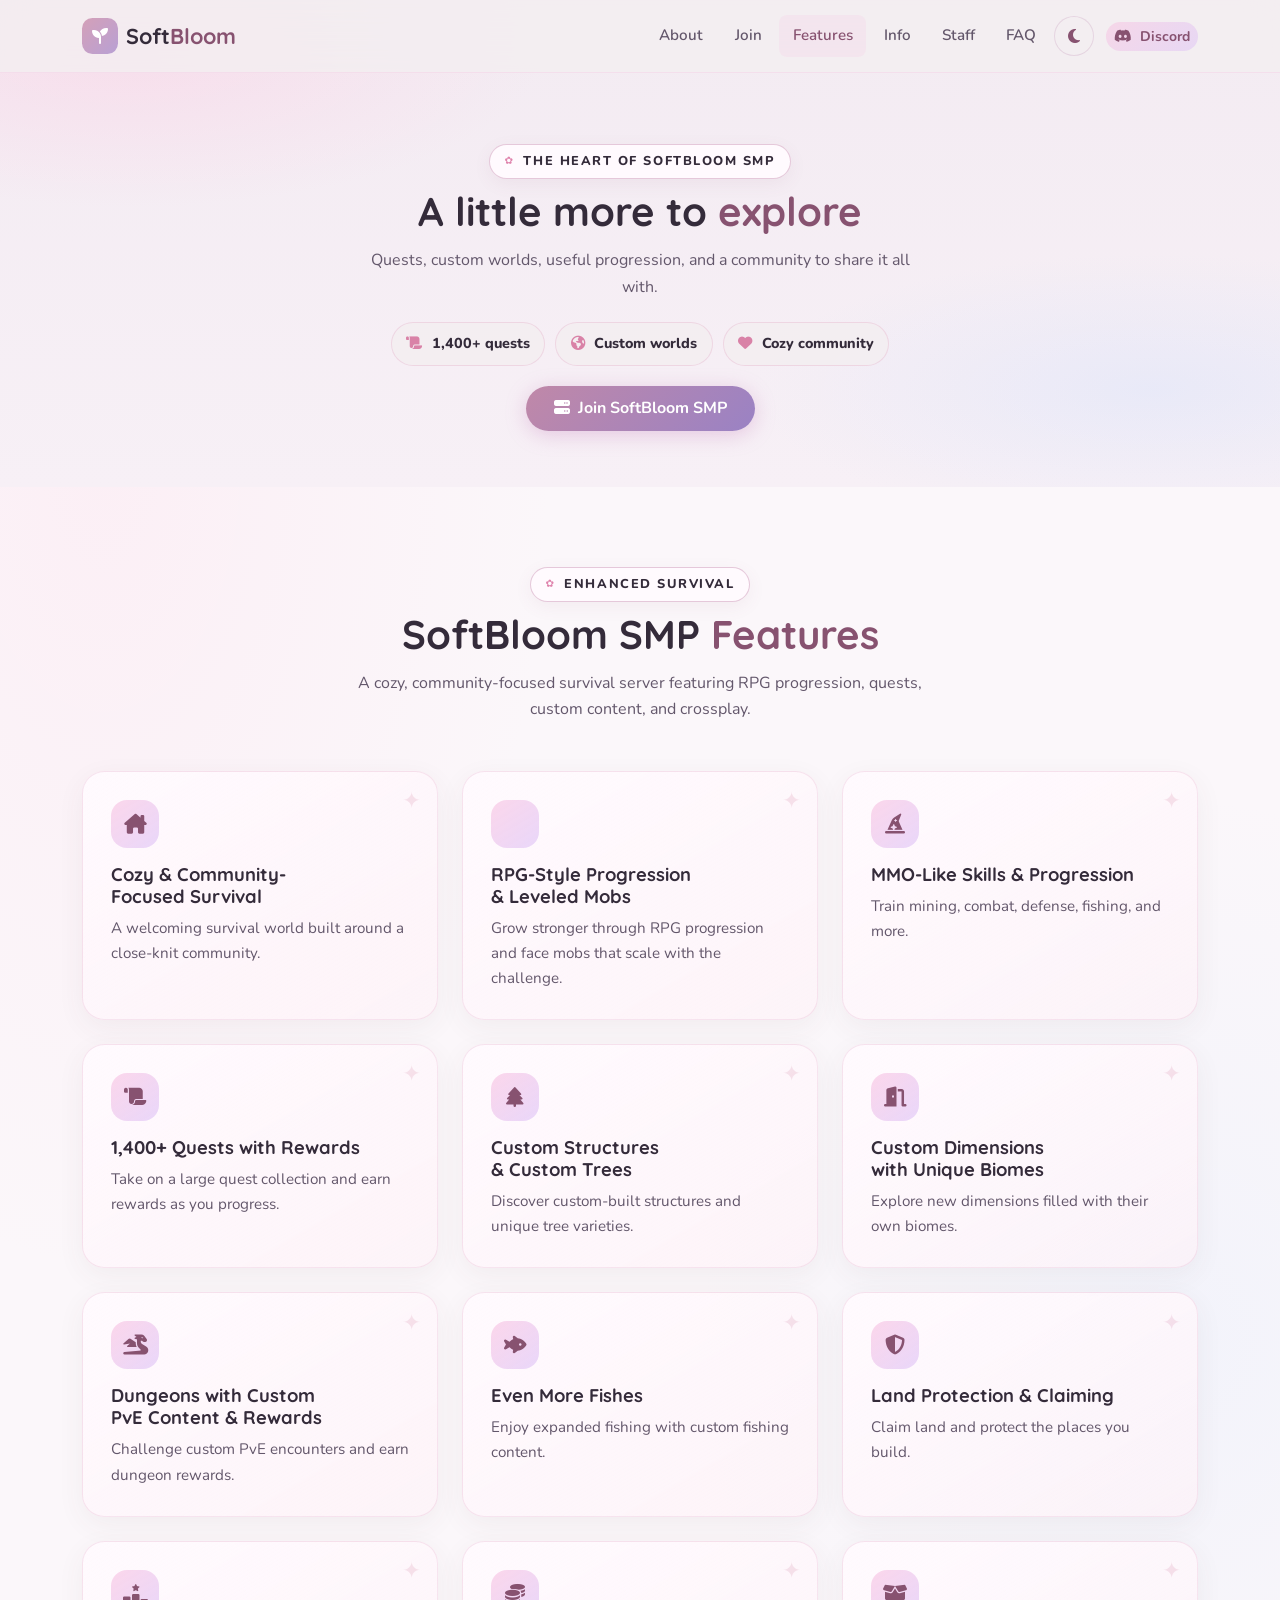
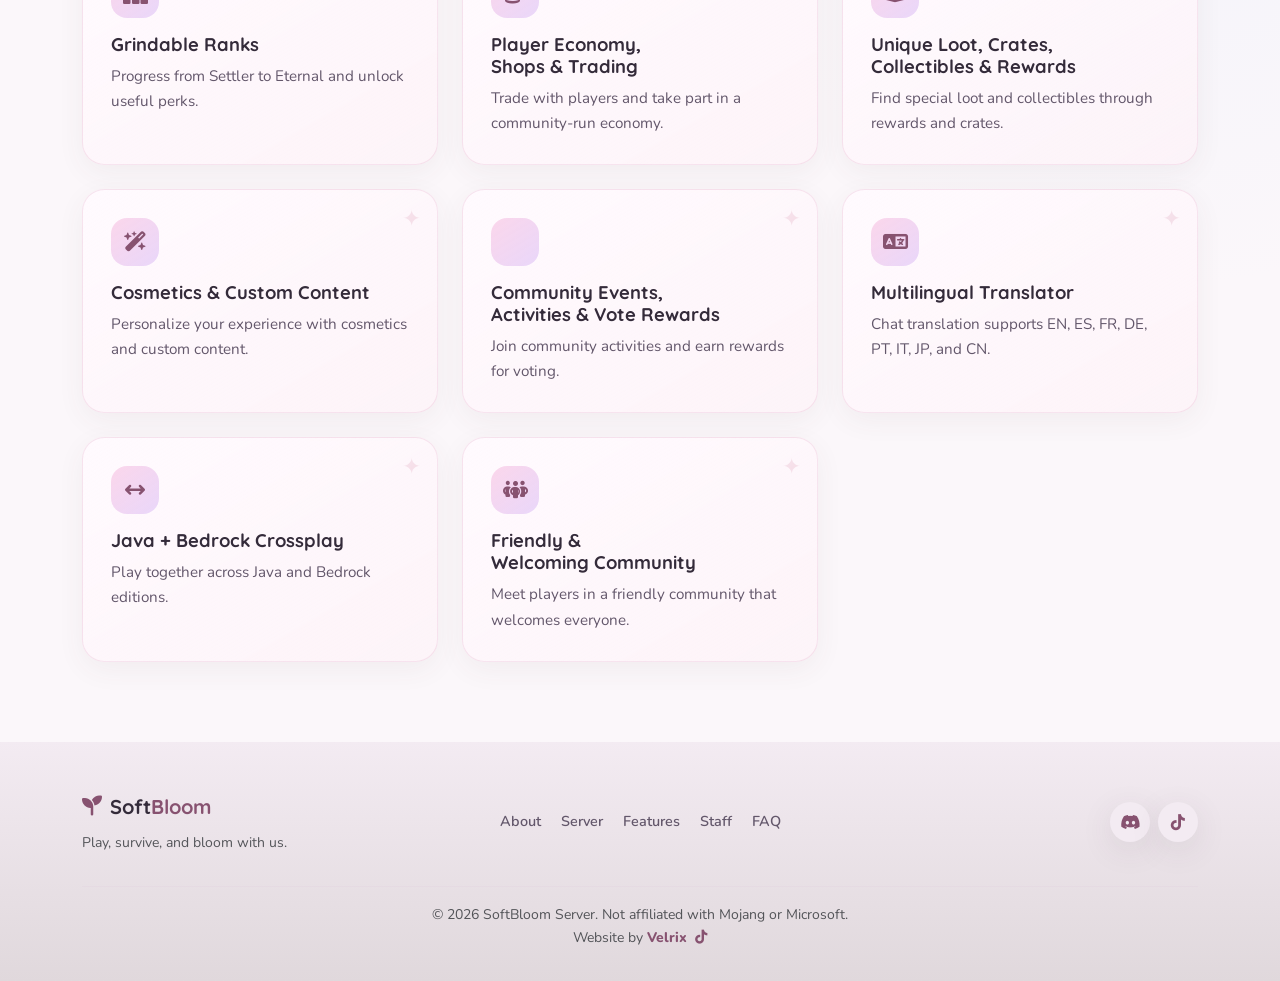
==== commit a26dc190: "Final Edit, changing version and color theme" ====
--- a/features.html
+++ b/features.html
@@ -51,7 +51,12 @@
     <div class="container text-center" data-aos="fade-up">
       <span class="section-label">The heart of SoftBloom SMP</span>
       <h1 class="section-title">A little more to <span class="text-accent">explore</span></h1>
-      <p class="section-subtitle mx-auto">Quests, custom worlds, useful progression, and a community to share it all with.</p>
+      <p class="section-subtitle mx-auto">Quests, custom worlds, useful progression, and a community to share it all with.</p>
+      <div class="feature-stamps" aria-label="SoftBloom SMP highlights">
+        <span><i class="fa-solid fa-scroll" aria-hidden="true"></i> 1,400+ quests</span>
+        <span><i class="fa-solid fa-earth-americas" aria-hidden="true"></i> Custom worlds</span>
+        <span><i class="fa-solid fa-heart" aria-hidden="true"></i> Cozy community</span>
+      </div>
       <a class="btn btn-primary-soft mt-3" href="index.html#servers"><i class="fa-solid fa-server me-2" aria-hidden="true"></i>Join SoftBloom SMP</a>
     </div>
   </header>
--- a/css/style.css
+++ b/css/style.css
@@ -1722,3 +1722,202 @@
 @media (max-width: 575.98px) {
   .page-hero { padding: 7rem 0 2.75rem; }
 }
+
+/* A little extra bloom: soft color, layered cards, and friendly ornamental details. */
+body {
+  background-image: radial-gradient(ellipse at 8% 18%, rgba(255, 202, 224, .18), transparent 28rem),
+                    radial-gradient(ellipse at 92% 52%, rgba(194, 221, 255, .15), transparent 30rem);
+}
+.section-alt { background-image: radial-gradient(ellipse at 12% 5%, rgba(255, 206, 228, .30), transparent 34rem), var(--section-alt-gradient); }
+.section-label {
+  display: inline-flex; align-items: center; gap: .55rem; padding: .38rem .9rem;
+  border: 1px solid rgba(221, 151, 185, .28); border-radius: 999px;
+  background: rgba(255, 241, 248, .72); color: var(--accent); box-shadow: 0 5px 18px rgba(135, 82, 112, .07);
+}
+.section-label::before { content: "✿"; color: #df83ac; font-size: .8em; }
+.bloom-ribbon {
+  position: relative; z-index: 2; display: flex; justify-content: center; flex-wrap: wrap; gap: .65rem 1.5rem;
+  width: fit-content; max-width: calc(100% - 2rem); margin: -1.4rem auto 0; padding: .8rem 1.35rem;
+  border: 1px solid rgba(221, 151, 185, .28); border-radius: 999px; background: var(--glass);
+  box-shadow: 0 12px 32px rgba(104, 69, 90, .1); backdrop-filter: blur(14px);
+}
+.bloom-ribbon span { color: var(--text); font-size: .92rem; font-weight: 800; white-space: nowrap; }
+.bloom-ribbon i { color: #d982a7; margin-right: .3rem; }
+.glass-card, .highlight-card, .staff-card, .community-card, .feature-card { transition: transform .28s ease, box-shadow .28s ease, border-color .28s ease; }
+.glass-card:hover, .highlight-card:hover, .staff-card:hover, .community-card:hover, .feature-card:hover { transform: translateY(-5px); box-shadow: 0 20px 44px rgba(106, 71, 93, .14); }
+.highlight-card { position: relative; overflow: hidden; border-color: rgba(220, 160, 190, .25); background: linear-gradient(145deg, var(--card-bg), rgba(255, 236, 245, .46)); }
+.highlight-card::after { content: "✿"; position: absolute; right: .85rem; top: .4rem; color: rgba(217, 130, 167, .16); font-size: 2.5rem; transform: rotate(15deg); }
+.highlight-icon { display: grid; place-items: center; width: 2.6rem; height: 2.6rem; margin: 0 auto .7rem; border-radius: 1rem; color: #bd688f; background: rgba(247, 211, 228, .5); font-size: 1.1rem; }
+.feature-invitation { position: relative; overflow: hidden; background: radial-gradient(ellipse at 90% 0%, rgba(255, 211, 231, .55), transparent 48%), var(--glass); }
+.feature-invitation::after { content: "✿"; position: absolute; right: 1rem; bottom: -2.1rem; color: rgba(210, 126, 164, .10); font-size: 10rem; line-height: 1; pointer-events: none; }
+.feature-card { position: relative; overflow: hidden; border-color: rgba(220, 160, 190, .24); background: linear-gradient(150deg, var(--card-bg), rgba(255, 241, 247, .55)); }
+.feature-card::after { content: "✦"; position: absolute; top: .7rem; right: 1rem; color: rgba(215, 143, 173, .22); font-size: 1.4rem; }
+.feature-icon { transition: transform .28s ease; }
+.feature-card:hover .feature-icon { transform: rotate(-7deg) scale(1.07); }
+.staff-card { position: relative; overflow: hidden; background: linear-gradient(145deg, var(--card-bg), rgba(255, 239, 246, .48)); }
+.staff-avatar { outline: 3px dashed rgba(214, 138, 172, .36); outline-offset: 4px; }
+.community-card { background: linear-gradient(145deg, var(--card-bg), rgba(241, 233, 255, .42)); }
+.page-hero { position: relative; overflow: hidden; background-image: radial-gradient(ellipse at 10% 10%, rgba(255, 195, 222, .35), transparent 26rem), radial-gradient(ellipse at 90% 80%, rgba(198, 219, 255, .28), transparent 25rem), var(--section-alt-gradient); }
+.feature-stamps { display: flex; justify-content: center; flex-wrap: wrap; gap: .65rem; margin: 1.4rem auto .25rem; }
+.feature-stamps span { padding: .55rem .9rem; border: 1px solid rgba(221, 151, 185, .28); border-radius: 999px; background: var(--glass); color: var(--text); font-size: .9rem; font-weight: 800; }
+.feature-stamps i { margin-right: .35rem; color: #d982a7; }
+@media (max-width: 575.98px) {
+  .bloom-ribbon { width: calc(100% - 2rem); border-radius: 1.2rem; gap: .45rem .8rem; }
+  .bloom-ribbon span { font-size: .82rem; }
+}
+
+/* Improve section-label legibility and server version guidance. */
+.section-label {
+  color: var(--text) !important;
+  background: var(--card-bg);
+  border-color: var(--card-border);
+  font-weight: 800;
+  text-shadow: none;
+}
+.version-note {
+  margin: .85rem 0 0;
+  padding: .7rem .8rem;
+  border: 1px solid var(--alert-warning-border);
+  border-radius: .9rem;
+  background: var(--alert-warning-bg);
+  color: var(--text);
+  font-size: .88rem;
+  line-height: 1.45;
+}
+.version-note i { color: var(--accent); margin-right: .3rem; }
+
+/* Contrast and touch-friendly layout refinements. */
+.hero-overlay {
+  background: linear-gradient(180deg, rgba(25, 18, 34, .10) 0%, rgba(25, 18, 34, .16) 36%, rgba(25, 18, 34, .58) 72%, var(--bg) 100%);
+}
+.hero-title, .hero-tagline, .hero-desc {
+  color: #fff;
+  text-shadow: 0 2px 12px rgba(29, 20, 39, .82), 0 1px 3px rgba(29, 20, 39, .9);
+}
+.hero-title .gradient-text {
+  background-image: linear-gradient(120deg, #fff 8%, #ffd4e8 48%, #e5d3ff 92%);
+  -webkit-text-fill-color: transparent;
+  filter: drop-shadow(0 2px 4px rgba(29, 20, 39, .65));
+}
+.hero-tagline { color: #fff4fa; }
+.hero-desc { color: #fff; }
+.community-card .link-arrow {
+  flex: 0 0 2.2rem;
+  width: 2.2rem;
+  height: 2.2rem;
+  min-width: 2.2rem;
+  padding: 0;
+  margin: 0;
+  display: grid;
+  place-items: center;
+  box-sizing: border-box;
+  line-height: 1;
+  overflow: hidden;
+}
+.community-card .link-arrow i {
+  display: block;
+  width: 1em;
+  height: 1em;
+  margin: 0;
+  font-size: 1rem;
+  line-height: 1;
+  text-align: center;
+}
+@media (max-width: 767.98px) {
+  html { scroll-padding-top: 4.5rem; }
+  .section-padding { padding: clamp(2.75rem, 8vw, 4rem) 0; }
+  .hero-section { min-height: min(760px, 96svh); padding: 6.5rem 0 3rem; }
+  .hero-banner-bg { width: 130%; max-width: none; height: 62%; }
+  .hero-title { max-width: 12ch; font-size: clamp(2.45rem, 10vw, 4.4rem); }
+  .hero-desc { max-width: 31rem; font-size: 1rem; }
+  .server-card { padding: clamp(1rem, 4vw, 1.5rem); }
+  .community-card { min-height: 11.5rem; padding: 1.5rem 1rem 3rem; }
+}
+@media (max-width: 575.98px) {
+  .hero-section { min-height: min(700px, 94svh); }
+  .hero-banner-bg { width: 155%; height: 56%; }
+  .hero-badge { max-width: calc(100vw - 2rem); font-size: .75rem; }
+  .bloom-ribbon { margin-top: -1rem; }
+  .feature-stamps { padding-inline: .5rem; }
+  .feature-stamps span { font-size: .82rem; }
+  .info-row { gap: .5rem; align-items: flex-start; }
+  .info-row strong { text-align: right; }
+  .server-address-value { overflow-wrap: anywhere; }
+  .staff-card { height: 100%; }
+  .community-card { min-height: 10.5rem; }
+  .btn { min-height: 2.75rem; }
+}
+@media (hover: none) {
+  .glass-card:hover, .highlight-card:hover, .staff-card:hover, .community-card:hover, .feature-card:hover { transform: none; }
+}
+
+/* Keep the server badge on the artwork; let the welcome copy breathe below it. */
+.hero-section {
+  display: block;
+  min-height: 0;
+  height: auto;
+  padding: 0;
+  overflow: visible;
+  background: var(--bg);
+}
+.hero-bg {
+  position: relative;
+  inset: auto;
+  width: 100%;
+  aspect-ratio: 16 / 5;
+  min-height: 210px;
+  max-height: 480px;
+  overflow: hidden;
+  background: var(--hero-bg-fill);
+}
+.hero-banner-bg {
+  position: absolute;
+  inset: 0;
+  width: min(100%, 1440px);
+  height: 100%;
+  margin: 0 auto;
+  object-fit: cover;
+  object-position: center;
+  transform: none;
+}
+.hero-overlay { display: none; }
+.hero-badge {
+  position: absolute;
+  left: 50%;
+  bottom: clamp(.8rem, 3vw, 1.5rem);
+  transform: translateX(-50%);
+  z-index: 2;
+  white-space: nowrap;
+  background: rgba(255, 250, 254, .94);
+  color: #49334a;
+  border-color: rgba(135, 82, 112, .24);
+  box-shadow: 0 4px 18px rgba(52, 33, 51, .22);
+}
+.hero-intro {
+  position: relative;
+  padding: clamp(2.25rem, 5vw, 4rem) 0 clamp(2.5rem, 5vw, 4rem);
+  background: radial-gradient(ellipse at 50% 0%, rgba(255, 222, 238, .42), transparent 38rem), var(--bg);
+}
+.hero-intro .hero-title,
+.hero-intro .hero-tagline,
+.hero-intro .hero-desc {
+  color: var(--text);
+  text-shadow: none;
+}
+.hero-intro .hero-title { max-width: 16ch; }
+.hero-intro .hero-title .gradient-text {
+  background-image: linear-gradient(135deg, var(--pink-deep), var(--purple-deep), var(--accent));
+  filter: none;
+}
+.hero-intro .hero-tagline { color: var(--accent); }
+.hero-intro .hero-desc { color: var(--text-muted); }
+@media (max-width: 767.98px) {
+  .hero-bg { aspect-ratio: 16 / 7; min-height: 190px; }
+  .hero-banner-bg { object-fit: cover; }
+  .hero-intro { padding-block: 2.4rem; }
+}
+@media (max-width: 575.98px) {
+  .hero-bg { aspect-ratio: 1.75 / 1; min-height: 200px; max-height: 340px; }
+  .hero-banner-bg { width: 100%; height: 100%; object-fit: cover; object-position: center; }
+  .hero-badge { bottom: .75rem; max-width: calc(100% - 1rem); font-size: .72rem; }
+}
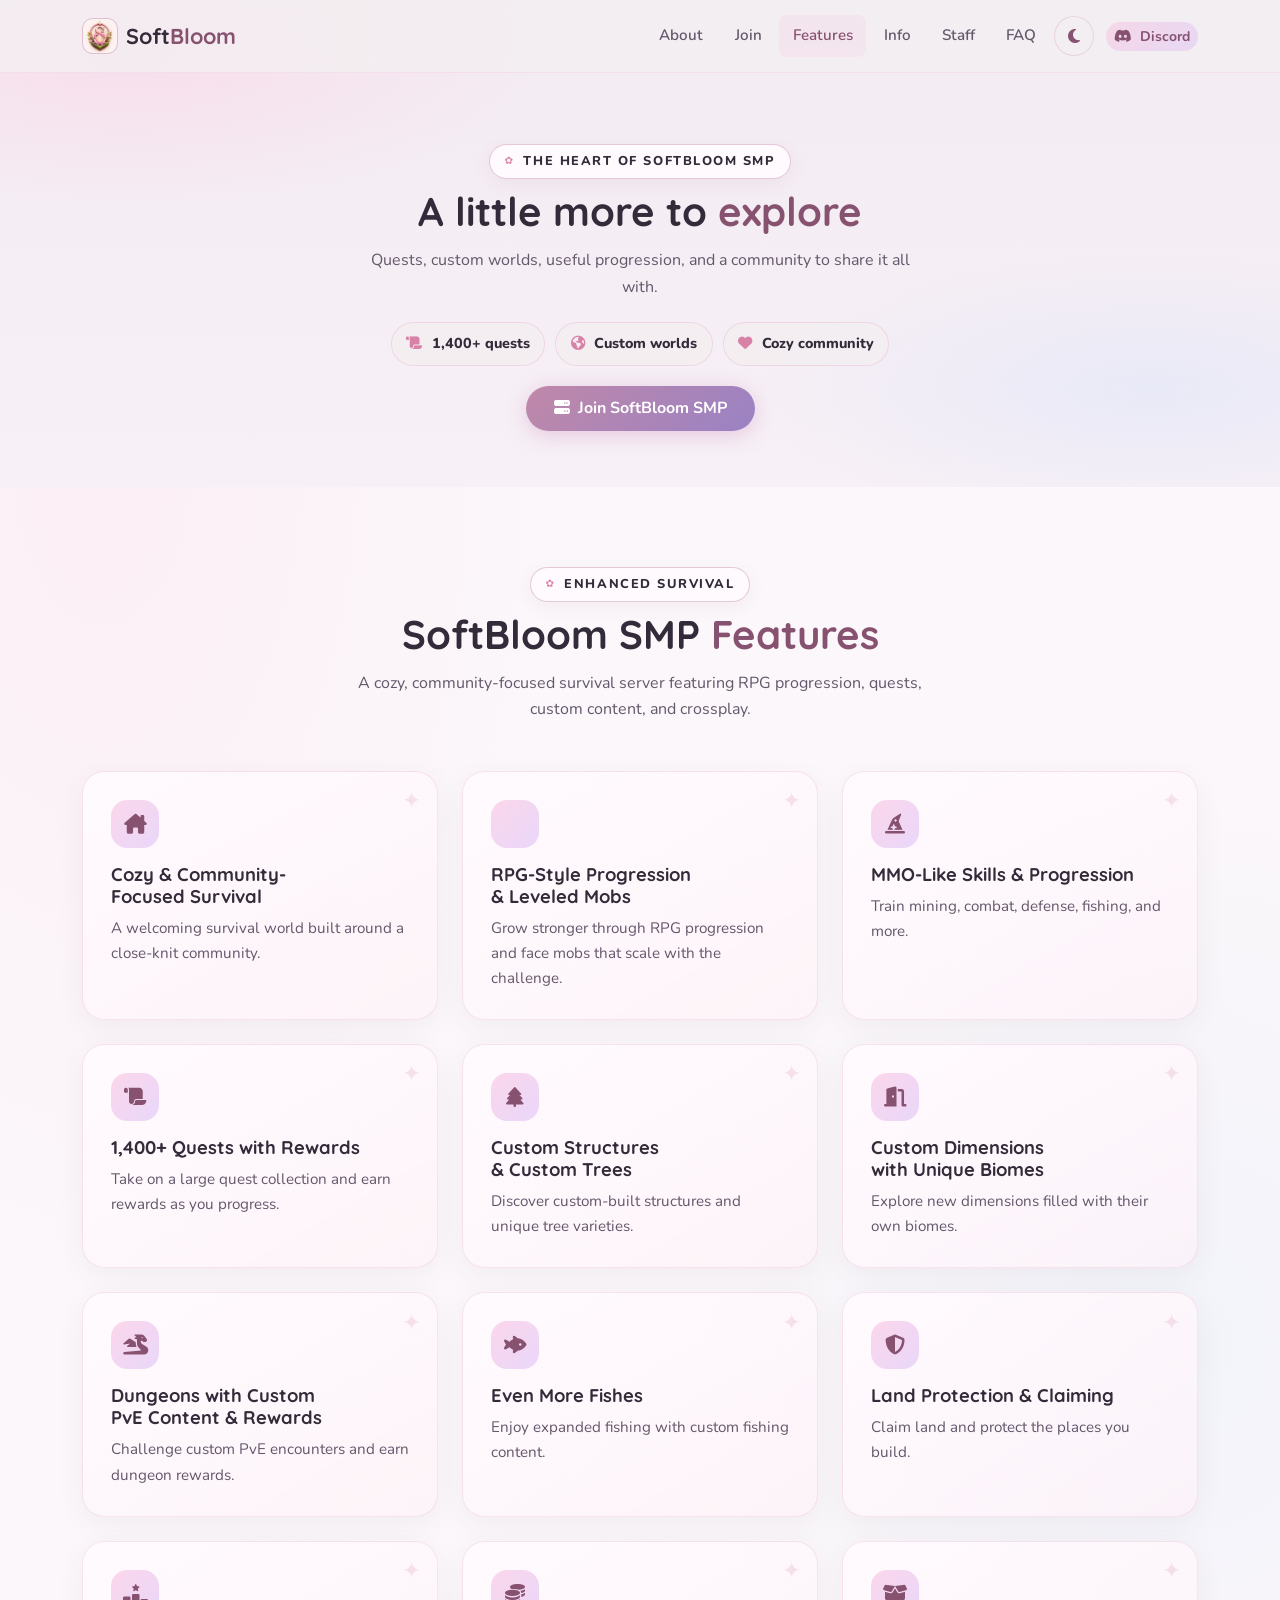
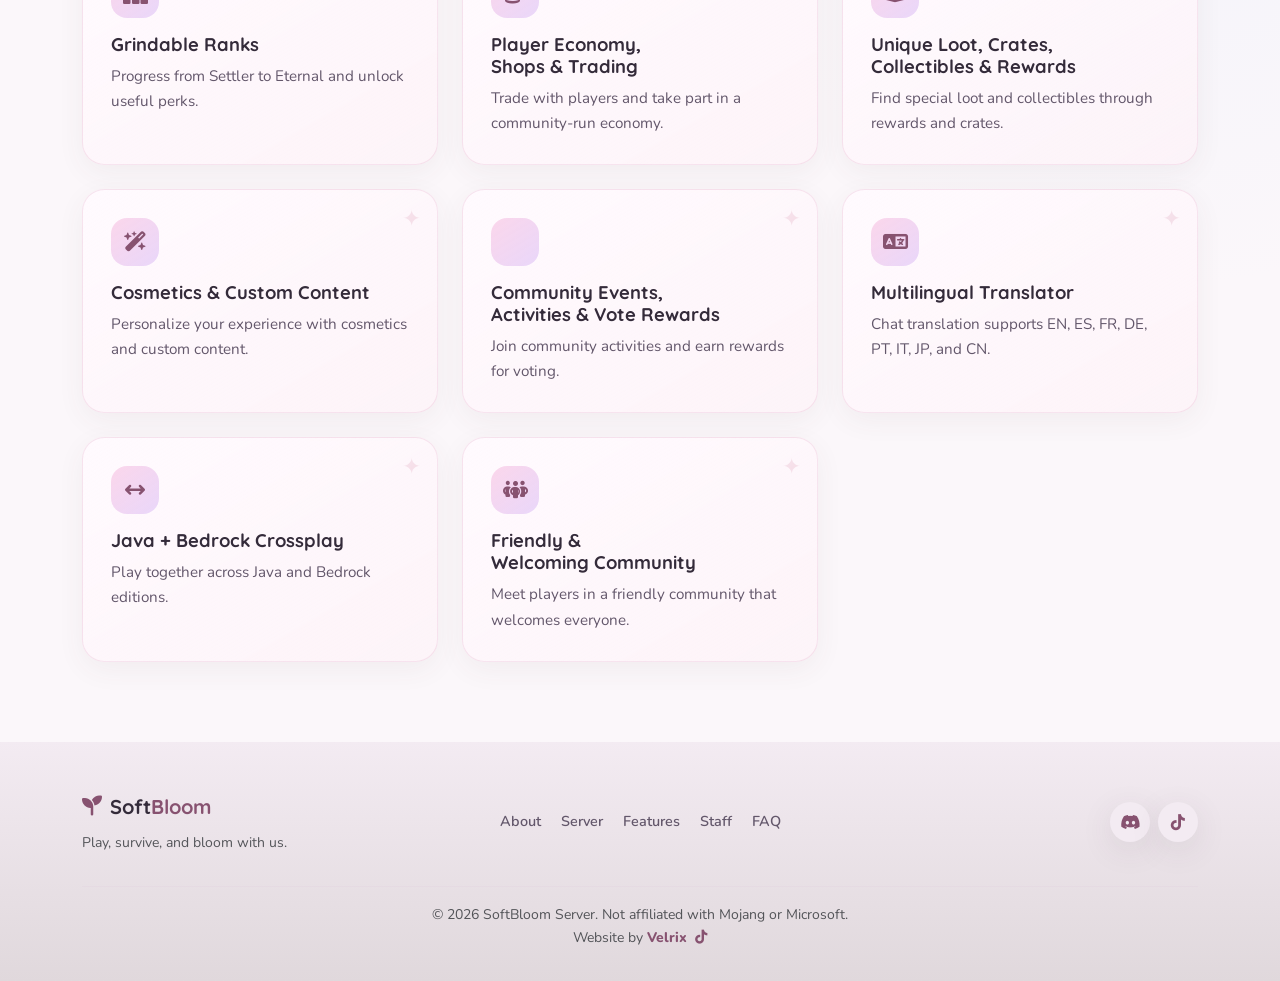
==== commit 984b009b: "added new logo, and gif" ====
--- a/features.html
+++ b/features.html
@@ -6,7 +6,7 @@
   <meta name="description" content="Explore SoftBloom SMP features: custom dimensions, 1,400+ quests, skills, ranks, community events, Java and Bedrock crossplay, and more.">
   <meta name="theme-color" content="#fbf7fa">
   <title>SoftBloom SMP Features | SoftBloom</title>
-  <link rel="icon" href="logo/banner.png" type="image/png">
+  <link rel="icon" href="logo/SoftBloom_Logo2.png" type="image/png">
   <link rel="preconnect" href="https://fonts.googleapis.com">
   <link rel="preconnect" href="https://fonts.gstatic.com" crossorigin>
   <link href="https://fonts.googleapis.com/css2?family=Nunito:wght@400;600;700;800&family=Quicksand:wght@500;600;700&display=swap" rel="stylesheet">
@@ -22,7 +22,7 @@
   <nav class="navbar navbar-expand-lg fixed-top glass-nav" id="mainNav">
     <div class="container">
       <a class="navbar-brand d-flex align-items-center gap-2" href="index.html#hero">
-        <span class="brand-icon"><i class="fa-solid fa-seedling"></i></span>
+        <span class="brand-icon brand-logo-wrap"><img src="logo/SoftBloom_Logo2.png" class="brand-logo" alt="" aria-hidden="true"></span>
         <span class="brand-text">Soft<span class="text-accent">Bloom</span></span>
       </a>
       <button class="navbar-toggler border-0 shadow-none" type="button" data-bs-toggle="collapse" data-bs-target="#navMenu" aria-controls="navMenu" aria-expanded="false" aria-label="Toggle navigation">
--- a/css/style.css
+++ b/css/style.css
@@ -1921,3 +1921,221 @@
   .hero-banner-bg { width: 100%; height: 100%; object-fit: cover; object-position: center; }
   .hero-badge { bottom: .75rem; max-width: calc(100% - 1rem); font-size: .72rem; }
 }
+
+/* Fit staff portraits and cards to narrow phone columns. */
+@media (max-width: 575.98px) {
+  #staff .row > [class*="col-"] { min-width: 0; }
+  #staff .staff-card {
+    width: 100%;
+    min-width: 0;
+    padding: 1.2rem .55rem;
+  }
+  #staff .staff-avatar {
+    width: clamp(5.25rem, 34vw, 8.25rem);
+    height: clamp(5.25rem, 34vw, 8.25rem);
+    margin-bottom: .8rem;
+  }
+  #staff .staff-name { font-size: clamp(.95rem, 4.4vw, 1.1rem); overflow-wrap: anywhere; }
+  #staff .staff-role { font-size: clamp(.68rem, 3.2vw, .8rem); line-height: 1.35; overflow-wrap: anywhere; }
+  #staff .staff-badge { top: .55rem; right: .55rem; }
+  .container { --bs-gutter-x: 1.25rem; }
+  .row { --bs-gutter-x: 1rem; }
+  img, video, iframe { max-width: 100%; }
+}
+@media (max-width: 359.98px) {
+  #staff .staff-avatar { width: 5.25rem; height: 5.25rem; }
+  #staff .staff-card { padding-inline: .4rem; }
+  .section-title { font-size: clamp(1.5rem, 7vw, 2rem); }
+}
+
+/* New animated banner and floral SoftBloom brand mark. */
+.brand-logo-wrap {
+  overflow: hidden;
+  padding: 0;
+  background: transparent;
+  border: 1px solid var(--card-border);
+}
+.brand-logo {
+  display: block;
+  width: 100%;
+  height: 100%;
+  object-fit: cover;
+  border-radius: inherit;
+}
+.hero-bg {
+  display: flex;
+  flex-direction: column;
+  align-items: center;
+  justify-content: flex-start;
+  width: 100%;
+  min-height: 0;
+  max-height: none;
+  aspect-ratio: auto;
+  overflow: visible;
+  padding: clamp(.5rem, 1.5vw, 1rem) 1rem .65rem;
+  background: var(--bg);
+}
+.hero-banner-bg {
+  position: static;
+  display: block;
+  width: min(100%, 936px);
+  height: auto;
+  max-height: none;
+  margin: 0 auto;
+  object-fit: contain;
+  object-position: center;
+}
+.hero-badge {
+  position: relative;
+  left: auto;
+  bottom: auto;
+  transform: none;
+  margin-top: .55rem;
+}
+@media (max-width: 767.98px) {
+  .hero-bg { aspect-ratio: auto; min-height: 0; padding: .5rem .75rem .4rem; }
+  .hero-banner-bg { width: min(100%, 936px); height: auto; }
+}
+@media (max-width: 575.98px) {
+  .hero-bg { aspect-ratio: auto; min-height: 0; max-height: none; padding: .35rem .5rem .35rem; }
+  .hero-banner-bg { width: 100%; height: auto; object-fit: contain; }
+  .hero-badge { font-size: .7rem; margin-top: .4rem; }
+}
+
+/* Offset the animated masthead below the fixed navigation and give it more room. */
+.hero-bg {
+  padding-top: clamp(5.25rem, 7vw, 6.25rem);
+}
+.hero-banner-bg {
+  width: min(100%, 1120px);
+}
+@media (max-width: 767.98px) {
+  .hero-bg { padding-top: 5rem; }
+  .hero-banner-bg { width: min(100%, 936px); }
+}
+@media (max-width: 575.98px) {
+  .hero-bg { padding-top: 4.75rem; }
+  .hero-banner-bg { width: 100%; }
+}
+
+/* Restore the crisp illustrated hero; keep the small animated banner in the SMP card. */
+.hero-bg {
+  display: block;
+  position: relative;
+  width: 100%;
+  aspect-ratio: 16 / 5;
+  min-height: 0;
+  max-height: none;
+  padding: 0;
+  overflow: hidden;
+  background: var(--hero-bg-fill);
+}
+.hero-banner-bg {
+  position: absolute;
+  inset: 0;
+  display: block;
+  width: min(100%, 1440px);
+  height: 100%;
+  margin: 0 auto;
+  object-fit: contain;
+  object-position: center top;
+}
+.hero-badge {
+  position: absolute;
+  left: 50%;
+  bottom: clamp(.6rem, 2.5vw, 1.25rem);
+  transform: translateX(-50%);
+  margin: 0;
+}
+.server-card-banner-wrap {
+  display: flex;
+  justify-content: center;
+  margin: 0 auto 1.5rem;
+}
+.server-card-gif {
+  display: block;
+  width: min(100%, 468px);
+  height: auto;
+  border-radius: .65rem;
+}
+@media (max-width: 767.98px) {
+  .hero-bg { aspect-ratio: 16 / 7; }
+  .hero-banner-bg { width: 100%; height: 100%; object-fit: cover; }
+}
+@media (max-width: 575.98px) {
+  .hero-bg { aspect-ratio: 1.75 / 1; min-height: 0; max-height: 340px; }
+  .hero-banner-bg { object-fit: cover; }
+  .hero-badge { bottom: .65rem; font-size: .7rem; }
+  .server-card-banner-wrap { margin-bottom: 1rem; }
+}
+
+/* Let the original banner image itself set the hero height and reach both viewport edges. */
+.hero-section { width: 100%; margin: 0; padding: 0; }
+.hero-bg {
+  width: 100%;
+  height: auto;
+  aspect-ratio: auto;
+  min-height: 0;
+  max-height: none;
+  padding: 0;
+  overflow: hidden;
+}
+.hero-banner-bg {
+  position: static;
+  display: block;
+  width: 100%;
+  max-width: none;
+  height: auto;
+  margin: 0;
+  object-fit: contain;
+}
+.hero-badge {
+  position: absolute;
+  left: 50%;
+  bottom: clamp(.5rem, 2.5vw, 1.25rem);
+  transform: translateX(-50%);
+}
+@media (max-width: 767.98px) {
+  .hero-bg { aspect-ratio: auto; }
+  .hero-banner-bg { width: 100%; height: auto; object-fit: contain; }
+}
+@media (max-width: 575.98px) {
+  .hero-bg { aspect-ratio: auto; min-height: 0; max-height: none; padding: 0; }
+  .hero-banner-bg { width: 100%; height: auto; object-fit: contain; }
+  .hero-badge { bottom: .45rem; }
+}
+
+/* Keep the mobile canvas and full-width page sections aligned to the viewport. */
+html, body {
+  width: 100%;
+  max-width: 100%;
+  min-width: 0;
+}
+@media (max-width: 767.98px) {
+  #hero,
+  #hero .hero-bg,
+  .hero-intro,
+  main,
+  main > section {
+    width: 100vw;
+    max-width: 100vw;
+    margin-right: 0;
+    margin-left: calc(50% - 50vw);
+    box-sizing: border-box;
+  }
+  #hero .hero-banner-bg { width: 100%; max-width: none; }
+  .hero-intro > .container,
+  main > section > .container { width: 100%; max-width: 100%; }
+}
+@media (max-width: 575.98px) {
+  .hero-intro { overflow-x: clip; }
+  main > section { overflow-x: clip; }
+}
+
+/* Leave room for the fixed mobile navbar before the hero artwork begins. */
+@media (max-width: 767.98px) {
+  #hero.hero-section { padding-top: 4.75rem; }
+}
+@media (max-width: 575.98px) {
+  #hero.hero-section { padding-top: 4.5rem; }
+}
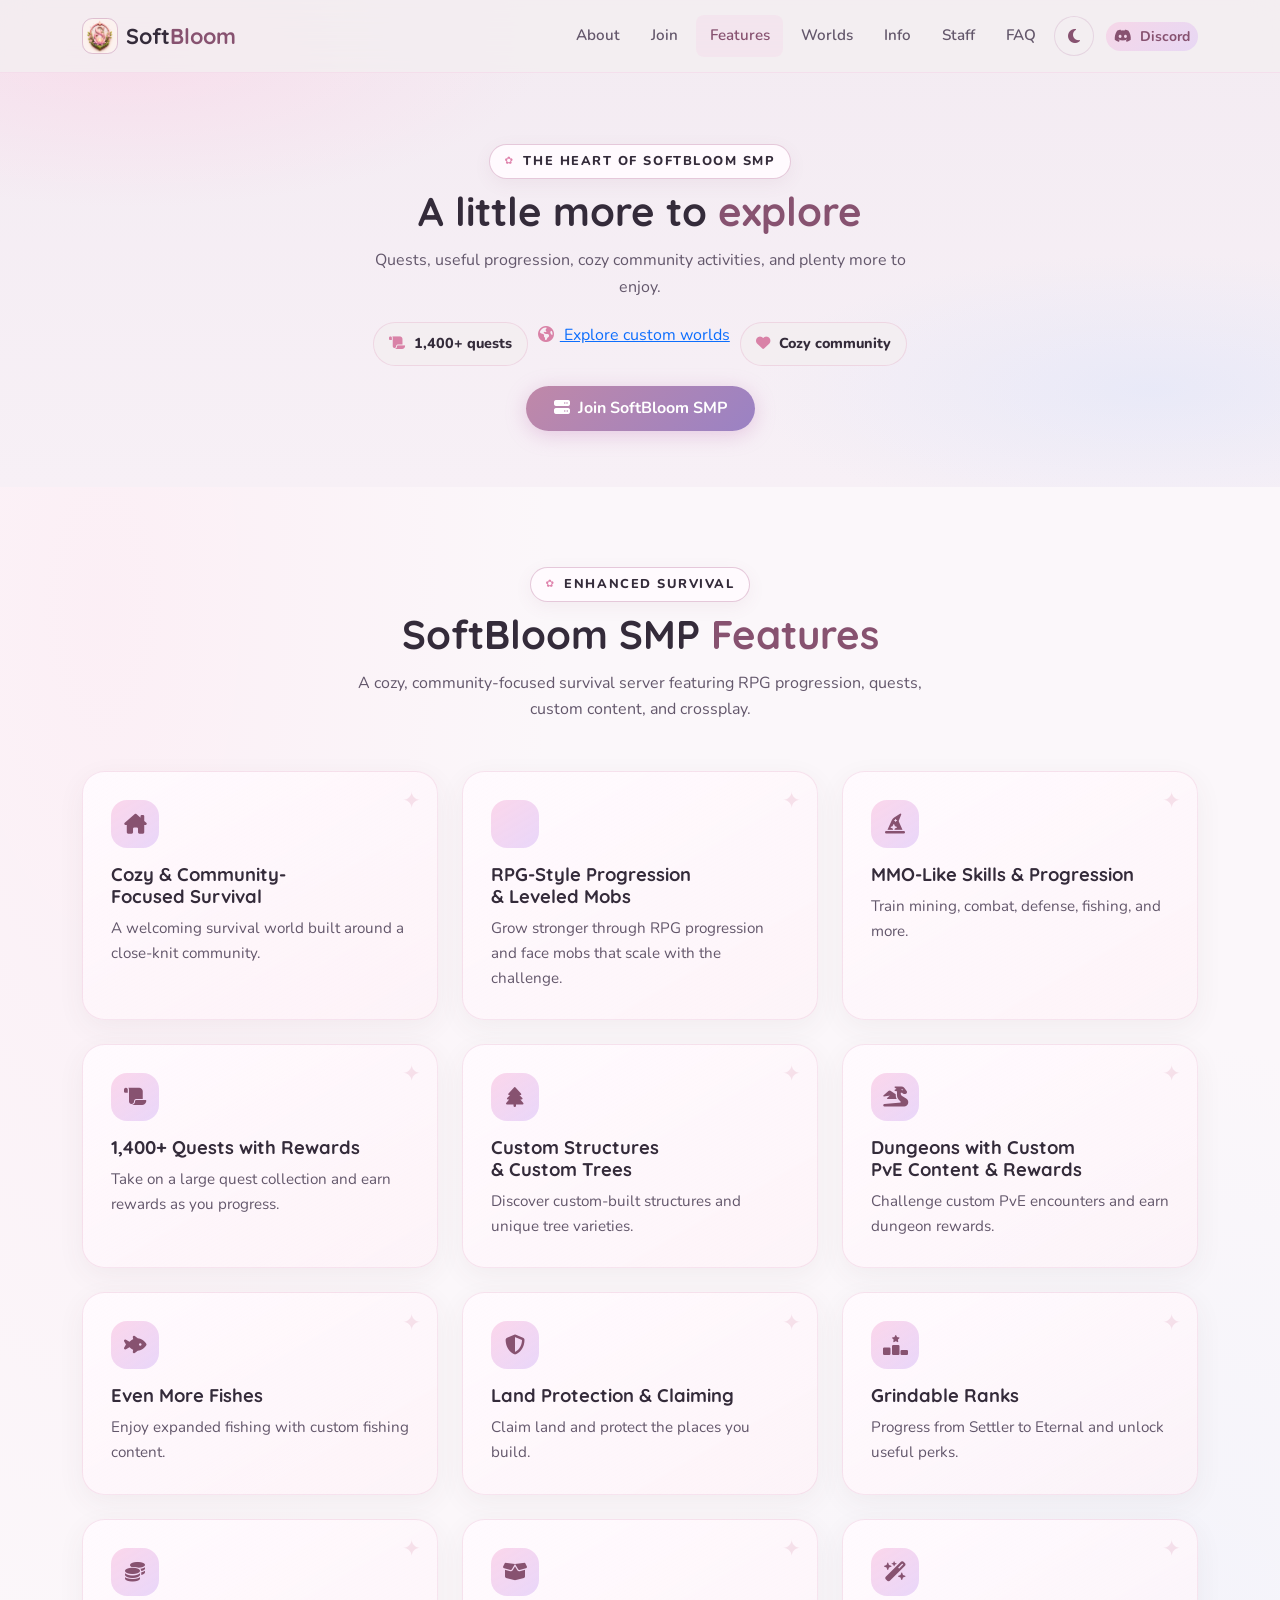
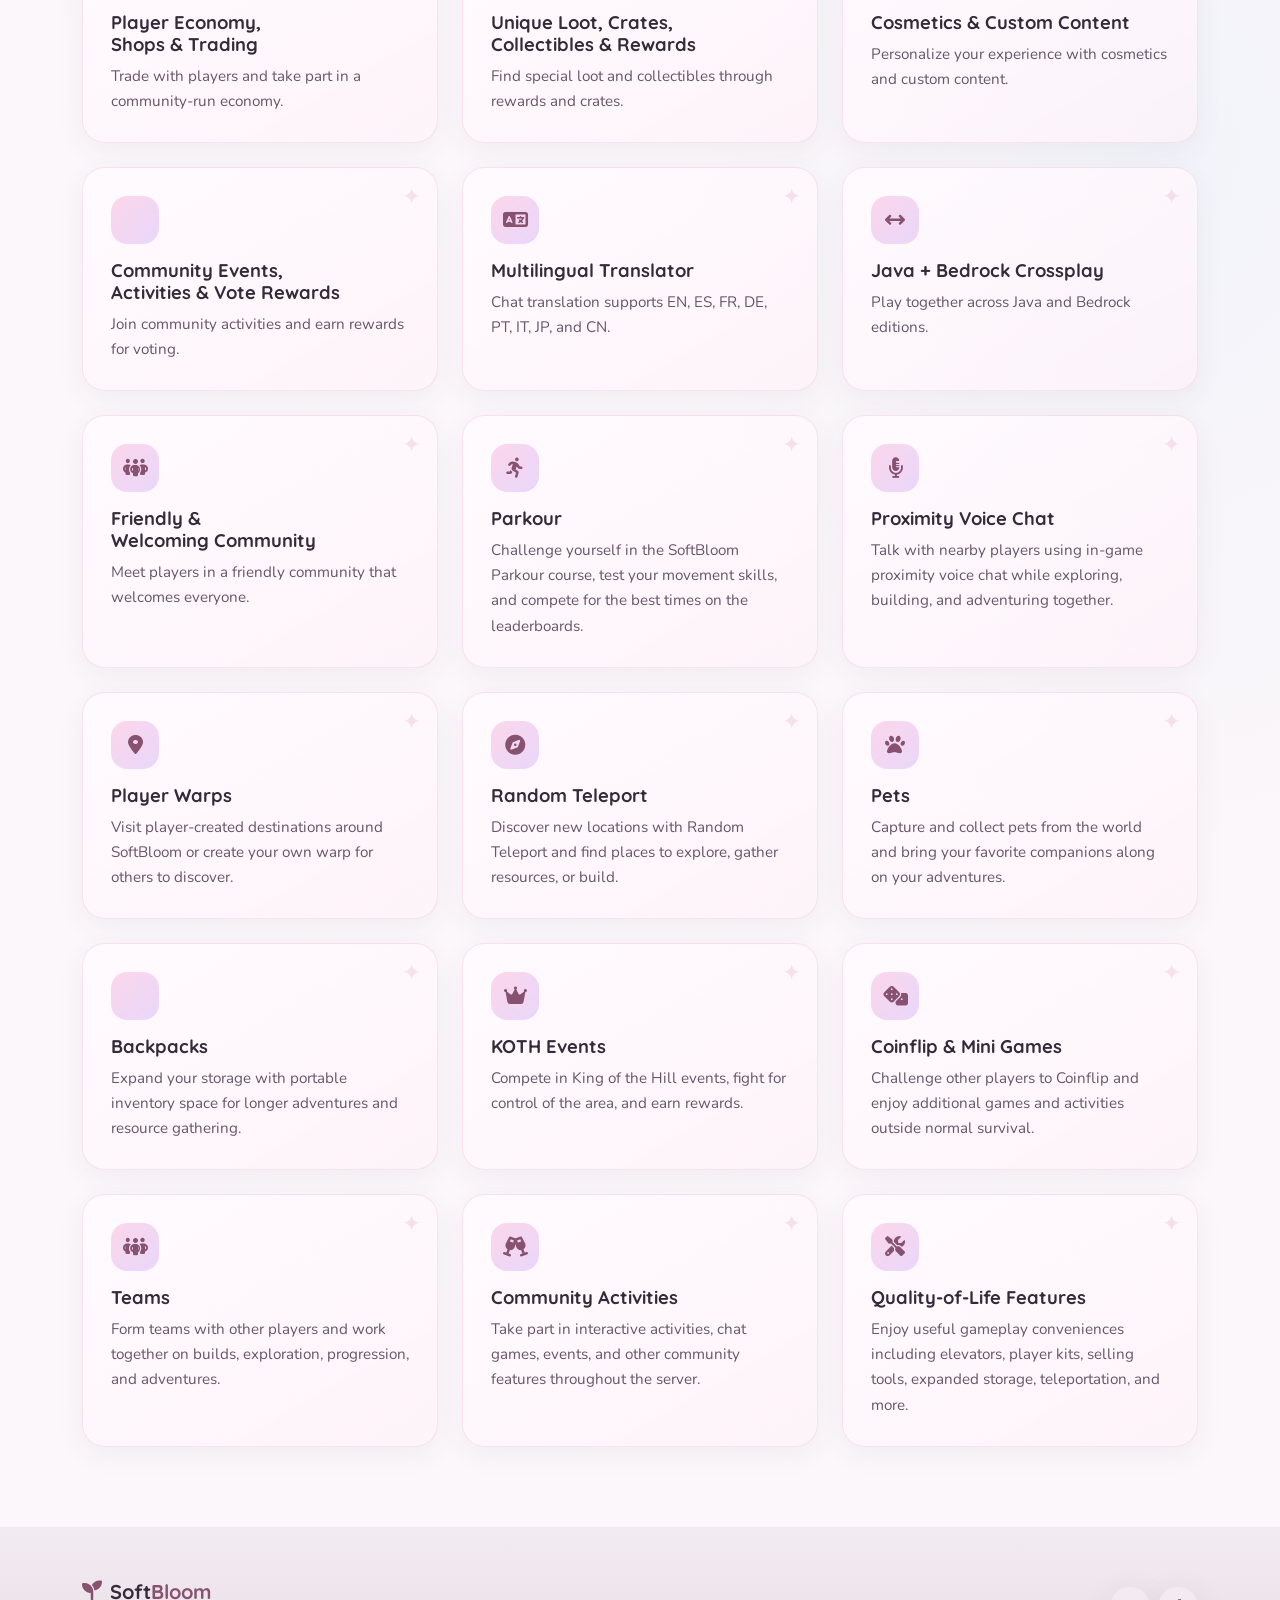
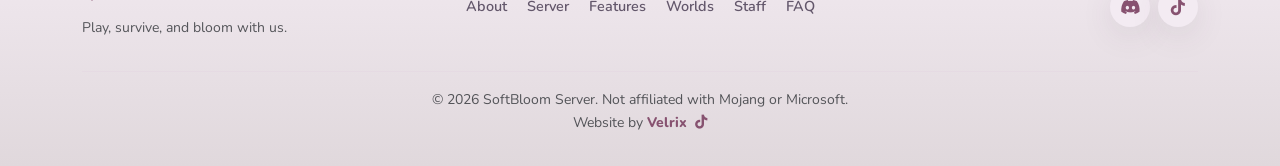
==== commit 60b83bc3: "New Custom World Page" ====
--- a/features.html
+++ b/features.html
@@ -3,7 +3,7 @@
 <head>
   <meta charset="UTF-8">
   <meta name="viewport" content="width=device-width, initial-scale=1.0">
-  <meta name="description" content="Explore SoftBloom SMP features: custom dimensions, 1,400+ quests, skills, ranks, community events, Java and Bedrock crossplay, and more.">
+  <meta name="description" content="Explore SoftBloom SMP features including quests, skills, ranks, parkour, proximity voice chat, community activities, Java and Bedrock crossplay, and more.">
   <meta name="theme-color" content="#fbf7fa">
   <title>SoftBloom SMP Features | SoftBloom</title>
   <link rel="icon" href="logo/SoftBloom_Logo2.png" type="image/png">
@@ -32,7 +32,8 @@
         <ul class="navbar-nav ms-auto align-items-lg-center gap-lg-1">
           <li class="nav-item"><a class="nav-link" href="index.html#about">About</a></li>
           <li class="nav-item"><a class="nav-link" href="index.html#servers">Join</a></li>
-          <li class="nav-item"><a class="nav-link active" href="features.html" aria-current="page">Features</a></li>
+          <li class="nav-item"><a class="nav-link active" href="features.html" aria-current="page">Features</a></li>
+          <li class="nav-item"><a class="nav-link" href="worlds.html">Worlds</a></li>
           <li class="nav-item"><a class="nav-link" href="index.html#info">Info</a></li>
           <li class="nav-item"><a class="nav-link" href="index.html#staff">Staff</a></li>
           <li class="nav-item"><a class="nav-link" href="index.html#faq">FAQ</a></li>
@@ -51,10 +52,10 @@
     <div class="container text-center" data-aos="fade-up">
       <span class="section-label">The heart of SoftBloom SMP</span>
       <h1 class="section-title">A little more to <span class="text-accent">explore</span></h1>
-      <p class="section-subtitle mx-auto">Quests, custom worlds, useful progression, and a community to share it all with.</p>
+      <p class="section-subtitle mx-auto">Quests, useful progression, cozy community activities, and plenty more to enjoy.</p>
       <div class="feature-stamps" aria-label="SoftBloom SMP highlights">
         <span><i class="fa-solid fa-scroll" aria-hidden="true"></i> 1,400+ quests</span>
-        <span><i class="fa-solid fa-earth-americas" aria-hidden="true"></i> Custom worlds</span>
+        <a href="worlds.html"><i class="fa-solid fa-earth-americas" aria-hidden="true"></i> Explore custom worlds</a>
         <span><i class="fa-solid fa-heart" aria-hidden="true"></i> Cozy community</span>
       </div>
       <a class="btn btn-primary-soft mt-3" href="index.html#servers"><i class="fa-solid fa-server me-2" aria-hidden="true"></i>Join SoftBloom SMP</a>
@@ -108,13 +109,6 @@
               <p class="mb-0">Discover custom-built structures and unique tree varieties.</p>
             </div>
           </div>
-          <div class="col-md-6 col-lg-4" data-aos="fade-up" data-aos-delay="100">
-            <div class="feature-card h-100">
-              <div class="feature-icon"><i class="fa-solid fa-door-open"></i></div>
-              <h3>Custom Dimensions with Unique Biomes</h3>
-              <p class="mb-0">Explore new dimensions filled with their own biomes.</p>
-            </div>
-          </div>
           <div class="col-md-6 col-lg-4" data-aos="fade-up" data-aos-delay="0">
             <div class="feature-card h-100">
               <div class="feature-icon"><i class="fa-solid fa-dragon"></i></div>
@@ -191,7 +185,18 @@
               <h3>Friendly & Welcoming Community</h3>
               <p class="mb-0">Meet players in a friendly community that welcomes everyone.</p>
             </div>
-          </div>
+          </div>
+          <div class="col-md-6 col-lg-4" data-aos="fade-up" data-aos-delay="0"><div class="feature-card h-100"><div class="feature-icon"><i class="fa-solid fa-person-running"></i></div><h3>Parkour</h3><p class="mb-0">Challenge yourself in the SoftBloom Parkour course, test your movement skills, and compete for the best times on the leaderboards.</p></div></div>
+          <div class="col-md-6 col-lg-4" data-aos="fade-up" data-aos-delay="50"><div class="feature-card h-100"><div class="feature-icon"><i class="fa-solid fa-microphone-lines"></i></div><h3>Proximity Voice Chat</h3><p class="mb-0">Talk with nearby players using in-game proximity voice chat while exploring, building, and adventuring together.</p></div></div>
+          <div class="col-md-6 col-lg-4" data-aos="fade-up" data-aos-delay="100"><div class="feature-card h-100"><div class="feature-icon"><i class="fa-solid fa-location-dot"></i></div><h3>Player Warps</h3><p class="mb-0">Visit player-created destinations around SoftBloom or create your own warp for others to discover.</p></div></div>
+          <div class="col-md-6 col-lg-4" data-aos="fade-up" data-aos-delay="0"><div class="feature-card h-100"><div class="feature-icon"><i class="fa-solid fa-compass"></i></div><h3>Random Teleport</h3><p class="mb-0">Discover new locations with Random Teleport and find places to explore, gather resources, or build.</p></div></div>
+          <div class="col-md-6 col-lg-4" data-aos="fade-up" data-aos-delay="50"><div class="feature-card h-100"><div class="feature-icon"><i class="fa-solid fa-paw"></i></div><h3>Pets</h3><p class="mb-0">Capture and collect pets from the world and bring your favorite companions along on your adventures.</p></div></div>
+          <div class="col-md-6 col-lg-4" data-aos="fade-up" data-aos-delay="100"><div class="feature-card h-100"><div class="feature-icon"><i class="fa-solid fa-backpack"></i></div><h3>Backpacks</h3><p class="mb-0">Expand your storage with portable inventory space for longer adventures and resource gathering.</p></div></div>
+          <div class="col-md-6 col-lg-4" data-aos="fade-up" data-aos-delay="0"><div class="feature-card h-100"><div class="feature-icon"><i class="fa-solid fa-crown"></i></div><h3>KOTH Events</h3><p class="mb-0">Compete in King of the Hill events, fight for control of the area, and earn rewards.</p></div></div>
+          <div class="col-md-6 col-lg-4" data-aos="fade-up" data-aos-delay="50"><div class="feature-card h-100"><div class="feature-icon"><i class="fa-solid fa-dice"></i></div><h3>Coinflip &amp; Mini Games</h3><p class="mb-0">Challenge other players to Coinflip and enjoy additional games and activities outside normal survival.</p></div></div>
+          <div class="col-md-6 col-lg-4" data-aos="fade-up" data-aos-delay="100"><div class="feature-card h-100"><div class="feature-icon"><i class="fa-solid fa-people-group"></i></div><h3>Teams</h3><p class="mb-0">Form teams with other players and work together on builds, exploration, progression, and adventures.</p></div></div>
+          <div class="col-md-6 col-lg-4" data-aos="fade-up" data-aos-delay="0"><div class="feature-card h-100"><div class="feature-icon"><i class="fa-solid fa-champagne-glasses"></i></div><h3>Community Activities</h3><p class="mb-0">Take part in interactive activities, chat games, events, and other community features throughout the server.</p></div></div>
+          <div class="col-md-6 col-lg-4" data-aos="fade-up" data-aos-delay="50"><div class="feature-card h-100"><div class="feature-icon"><i class="fa-solid fa-screwdriver-wrench"></i></div><h3>Quality-of-Life Features</h3><p class="mb-0">Enjoy useful gameplay conveniences including elevators, player kits, selling tools, expanded storage, teleportation, and more.</p></div></div>
         </div>
       </div>
     </section>
@@ -205,7 +210,7 @@
           <a href="index.html#hero" class="footer-brand d-inline-flex align-items-center gap-2 mb-2"><i class="fa-solid fa-seedling"></i><span>Soft<span class="text-accent">Bloom</span></span></a>
           <p class="small text-muted mb-0">Play, survive, and bloom with us.</p>
         </div>
-        <div class="col-lg-4 text-center"><nav class="footer-nav" aria-label="Footer navigation"><a href="index.html#about">About</a><a href="index.html#servers">Server</a><a href="features.html" aria-current="page">Features</a><a href="index.html#staff">Staff</a><a href="index.html#faq">FAQ</a></nav></div>
+        <div class="col-lg-4 text-center"><nav class="footer-nav" aria-label="Footer navigation"><a href="index.html#about">About</a><a href="index.html#servers">Server</a><a href="features.html" aria-current="page">Features</a><a href="worlds.html">Worlds</a><a href="index.html#staff">Staff</a><a href="index.html#faq">FAQ</a></nav></div>
         <div class="col-lg-4 text-center text-lg-end"><div class="footer-social"><a href="https://dsc.gg/softbloom" target="_blank" rel="noopener noreferrer" aria-label="Discord"><i class="fa-brands fa-discord"></i></a><a href="https://www.tiktok.com/@val_vinson" target="_blank" rel="noopener noreferrer" aria-label="TikTok"><i class="fa-brands fa-tiktok"></i></a></div></div>
       </div>
       <hr class="footer-divider">
